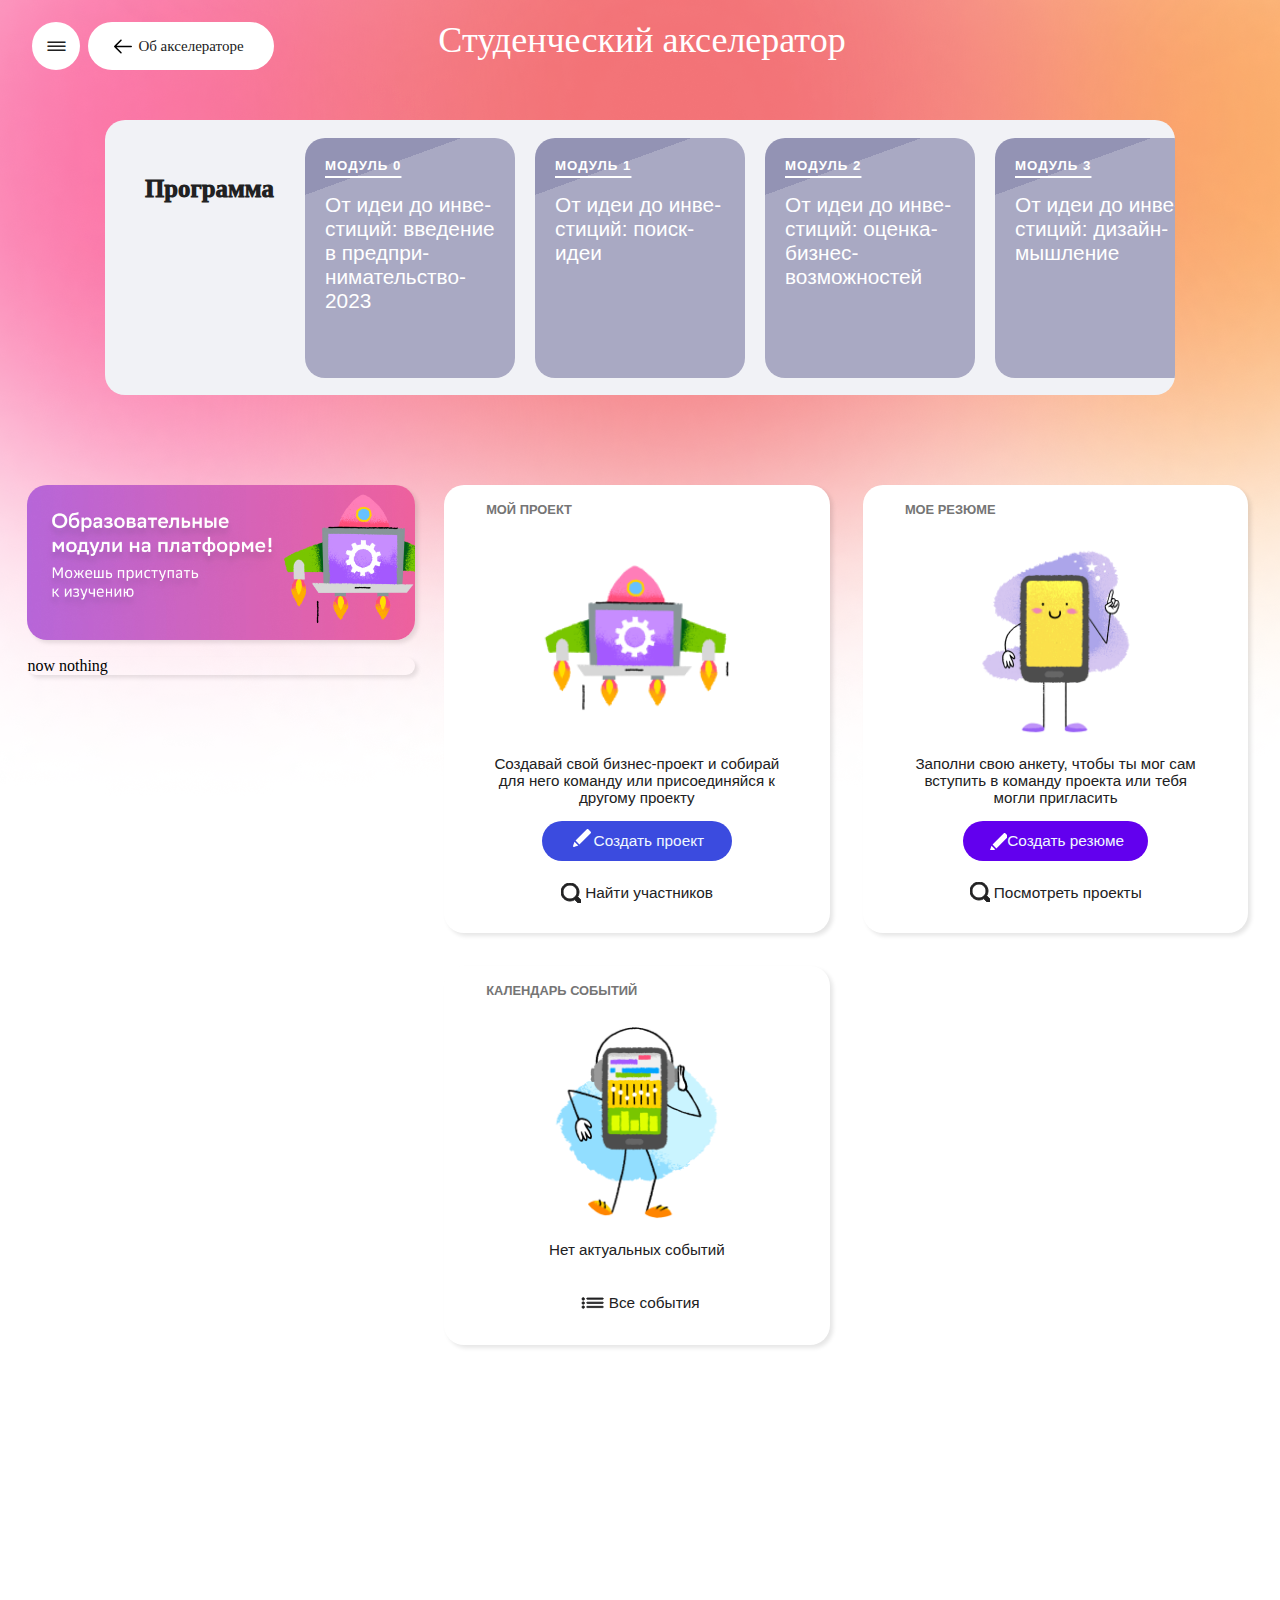
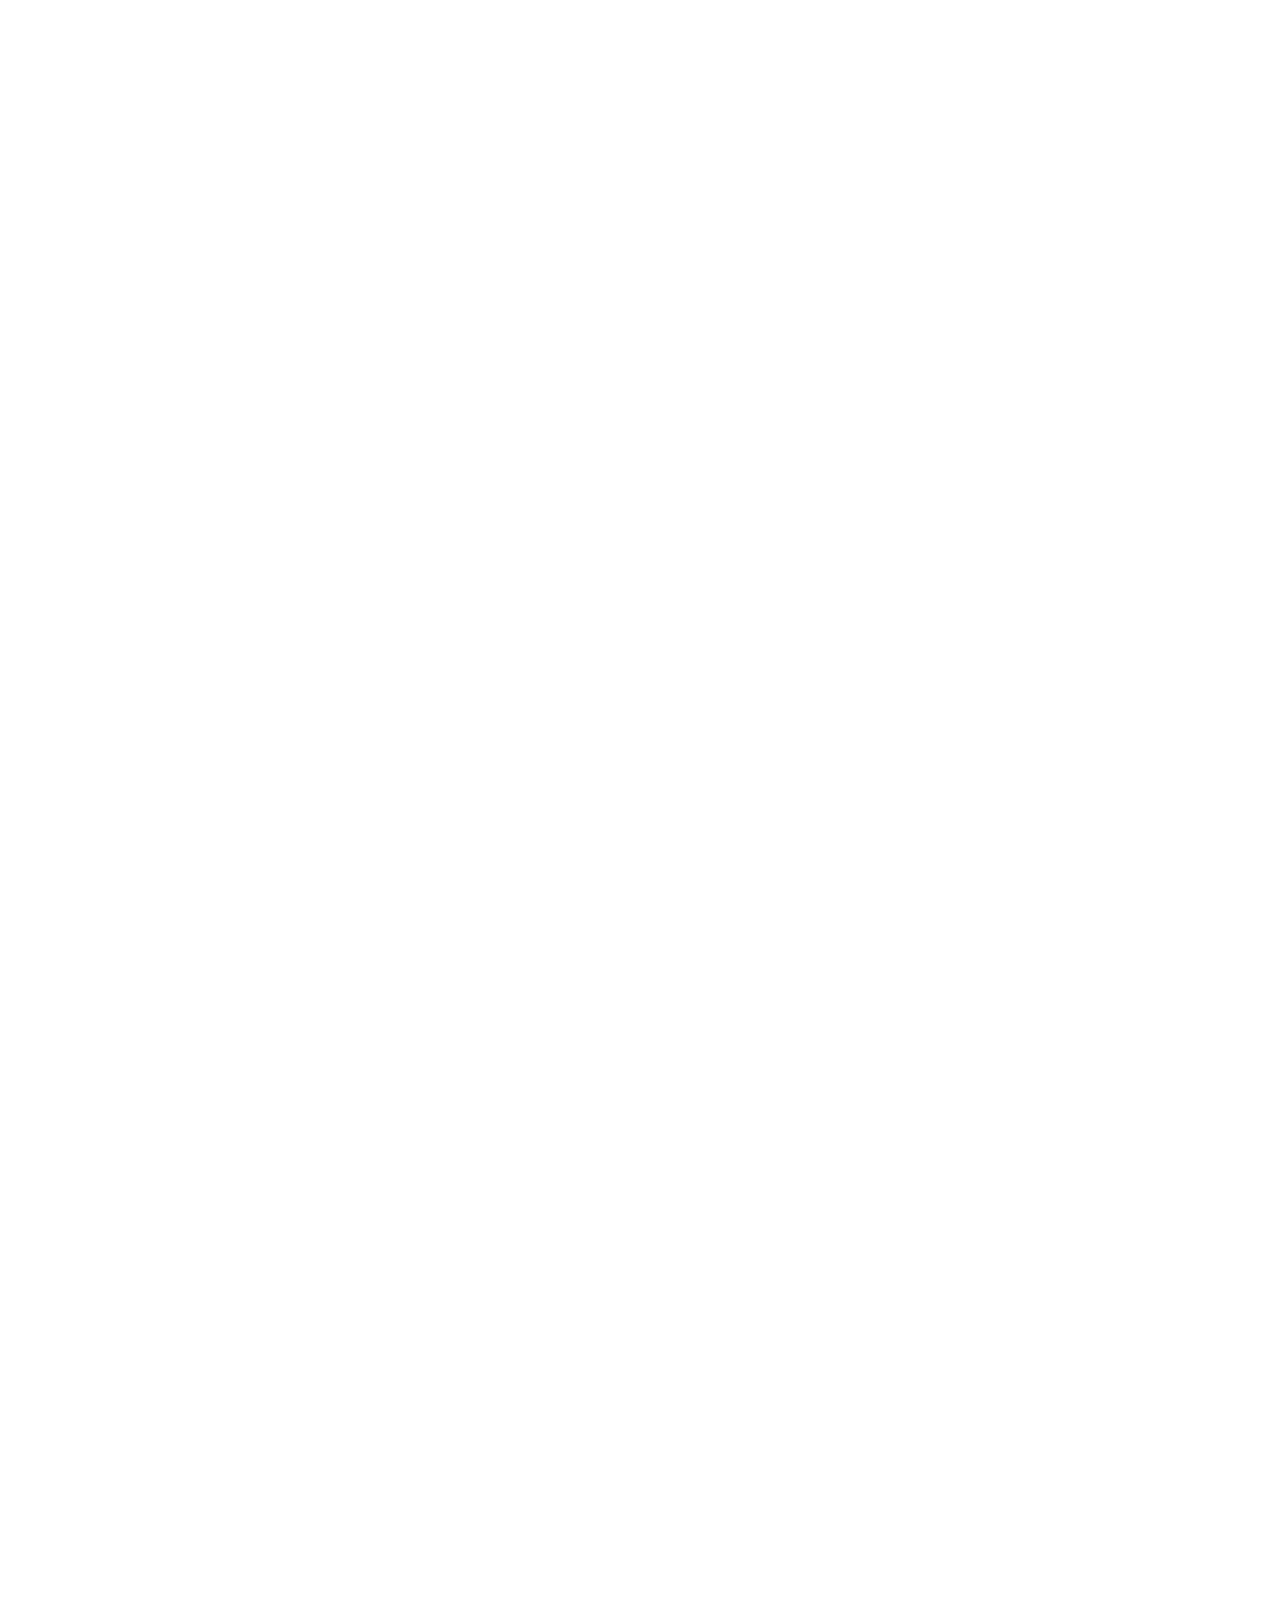
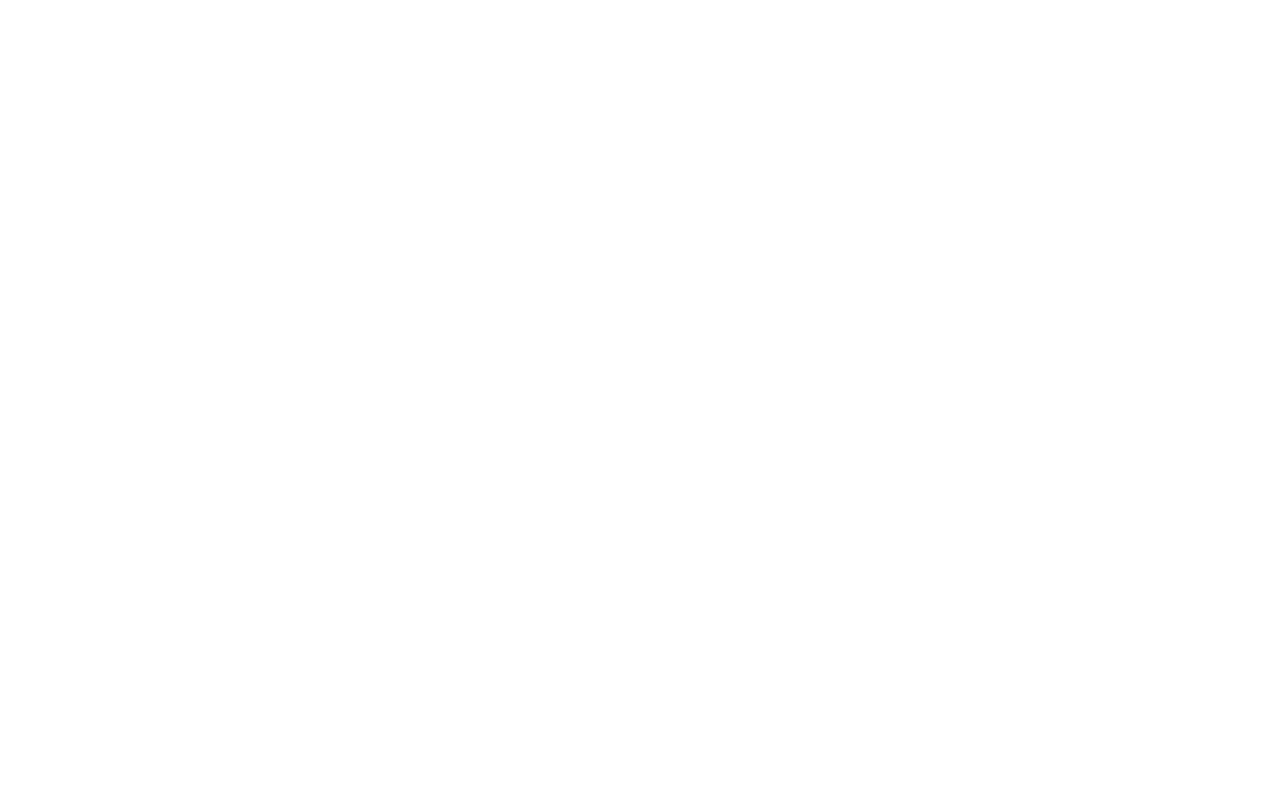
==== index.html @ 2676052b "little edits" ====
<!DOCTYPE html>
<html lang="ru">
  <head>
    <meta name="author" content="Voold">
    <meta charset="utf-8">
    <meta name="viewport" content="width=device-width">
    <link rel="stylesheet" href="main.css">
    <script src="main.js" charset="utf-8"></script>
    <title>Платформа</title>
  </head>
  <body style="height:4000px">
      <header>
        <div class="All_Header_menu">
          <div class="Top_Menu">
            <ul>
              <li><a href="#" id="But1">|||</a></li> 
              <!-- <li><a href="#" id="But2"><svg width="20" height="20" viewBox="0 0 20 20"><polyline stroke="black" fill="none" stroke="black" stroke-width="2" points="7 19.5 0 15 7 10.75"/><line fill="none" stroke="black" stroke-width="2" stroke="#000" x1="15" y1="15" x2="0" y2="15"/></svg>Об акселераторе</a></li> -->
              <li><a href="#" id="But2"><svg style="left:-5px;top: +3px;position: relative;" width="20" height="25" clip-rule="evenodd" fill-rule="evenodd" stroke-linejoin="round" stroke-miterlimit="2" viewBox="2 2 20 10" xmlns="http://www.w3.org/2000/svg"><path d="m9.474 5.209s-4.501 4.505-6.254 6.259c-.147.146-.22.338-.22.53s.073.384.22.53c1.752 1.754 6.252 6.257 6.252 6.257.145.145.336.217.527.217.191-.001.383-.074.53-.221.293-.293.294-.766.004-1.057l-4.976-4.976h14.692c.414 0 .75-.336.75-.75s-.336-.75-.75-.75h-14.692l4.978-4.979c.289-.289.287-.761-.006-1.054-.147-.147-.339-.221-.53-.221-.191-.001-.38.071-.525.215z" fill-rule="nonzero"/></svg>Об акселераторе</a></li>
            </ul>
          </div>
          <div class="Logo">
            <span>Студенческий акселератор</span>
          </div>
          <div style="width: 274px;display: inline-block"></div>
        </div>
      </header>
      <main>
       <div class="cont_padding">
					<div class="ed_menu">
						<div class="ed_row">
							<div class="txt"><div>Программа</div></div>
							<div class="ed_block">
								<h5>МОДУЛЬ 0</h5>
									<p>От идеи до инве&shy;стиций: введе&shy;ние в предпри&shy;нимательство&shy; 2023</p>
							</div>
							<div class="ed_block">
								<h5>МОДУЛЬ 1</h5>
									<p>От идеи до инве&shy;стиций: поиск&shy;идеи</p>
							</div>
							<div class="ed_block">
								<h5>МОДУЛЬ 2</h5>
									<p>От идеи до инве&shy;стиций: оценка&shy;бизнес&shy;возможностей</p>
							</div>
							<div class="ed_block">
								<h5>МОДУЛЬ 3</h5>
								<p>От идеи до инве&shy;стиций: дизайн&shy;мышление</p>
							</div>
							<div class="ed_block">
								<h5>МОДУЛЬ 4</h5>
								<p>От идеи до инве&shy;стиций: соответ&shy;ствие продукта&shy;рынку</p>
							</div>
							<div class="ed_block">
								<h5>МОДУЛЬ 5</h5>
								<p>От идеи до инве&shy;стиций: архитек&shy;тура бизнес&shy;модели</p>
							</div>
							<div class="ed_block">
								<h5>МОДУЛЬ 6</h5>
								<p>От идеи до инве&shy;стиций: страте&shy;гия выхода на&shy;рынок</p>s
							</div>
						</div>
					</div>
        </div>
        <div id="menu_low">        	
						<div id="left_block">
							<img class="blocks_lower" id="SomeIMG" src="assets/Banner1.jpg" alt="модуль 1">
							<div class="blocks_lower circle_menu"> now nothing
<!--
								<div class="cn-wrapper">
									 <ul>
											 <li><a href="#"><span class="cmi">1</span></a></li>
											 <li><a href="#"><span class="cmi">2</span></a></li>
											 <li><a href="#"><span class="cmi">3</span></a></li>
											 <li><a href="#"><span class="cmi">4</span></a></li>
											 <li><a href="#"><span class="cmi">5</span></a></li>
									 </ul>
								</div>	
-->

							</div>
						</div>
						<div id="right_block">
							<div class="blocks_lower" id="rb1"><h6>МОЙ ПРОЕКТ</h6><br><div class="bl_inside"><figure class="rbIMG"><img class="rbIMG" src="assets/rocket.png" alt="rocket"></figure><p class="bt_text"><br>Создавай свой бизнес-проект и собирай для него команду или присоединяйся к другому проекту</p></div><a class="rbBut" href=""><span style="line-height: 24px;position: relative;display: inline-block"><svg style="width: 24px;height: 24px;position:relative;top:+4px;" fill="#fff" clip-rule="evenodd" fill-rule="evenodd" stroke-linejoin="round" stroke-miterlimit="1" viewBox="0 0 24 24" xmlns="http://www.w3.org/2000/svg"><path d="m4.481 15.659c-1.334 3.916-1.48 4.232-1.48 4.587 0 .528.46.749.749.749.352 0 .668-.137 4.574-1.492zm1.06-1.061 3.846 3.846 11.321-11.311c.195-.195.293-.45.293-.707 0-.255-.098-.51-.293-.706-.692-.691-1.742-1.74-2.435-2.432-.195-.195-.451-.293-.707-.293-.254 0-.51.098-.706.293z" fill-rule="nonzero"/></svg>Cоздать проект</span></a>
							<div style="height: 3%;"></div>
							<a class="rbBut sec dis" href=""><span style="line-height: 20px;position: relative;display: inline-block;"><svg xmlns="http://www.w3.org/2000/svg" style="position:relative;top:+5px;" width="20" height="20" viewBox="0 0 20 20"><path d="M21.172 24l-7.387-7.387c-1.388.874-3.024 1.387-4.785 1.387-4.971 0-9-4.029-9-9s4.029-9 9-9 9 4.029 9 9c0 1.761-.514 3.398-1.387 4.785l7.387 7.387-2.828 2.828zm-12.172-8c3.859 0 7-3.14 7-7s-3.141-7-7-7-7 3.14-7 7 3.141 7 7 7z"/></svg> Найти участников</span></a><div style="height: 15px;"></div>
							
							</div>
							<div class="blocks_lower" id="rb2"><h6>МОЕ РЕЗЮМЕ</h6><br><div class="bl_inside"><figure class="rbIMG"><img class="rbIMG" src="assets/phone.png" alt="phone"></figure><p class="bt_text"><br>Заполни свою анкету, чтобы ты мог сам вступить в команду проекта или тебя могли пригласить</p></div><a class="rbBut c1" style="width: 185px;" href="" disabled ><span style="line-height: 20px;position: relative;display: inline-block"><svg style="width: 20px;height: 20px;position:relative;top:+4px;" fill="#fff" clip-rule="evenodd" fill-rule="evenodd" stroke-linejoin="round" stroke-miterlimit="1" viewBox="0 0 20 20" xmlns="http://www.w3.org/2000/svg"><path d="m4.481 15.659c-1.334 3.916-1.48 4.232-1.48 4.587 0 .528.46.749.749.749.352 0 .668-.137 4.574-1.492zm1.06-1.061 3.846 3.846 11.321-11.311c.195-.195.293-.45.293-.707 0-.255-.098-.51-.293-.706-.692-.691-1.742-1.74-2.435-2.432-.195-.195-.451-.293-.707-.293-.254 0-.51.098-.706.293z" fill-rule="nonzero"/></svg>Cоздать резюме</span></a>
							<div style="height: 3%;"></div>
							<a class="rbBut sec" style="width: 210px;" href=""><span style="line-height: 20px;position: relative;display: inline-block;"><svg xmlns="http://www.w3.org/2000/svg" style="position:relative;top:+4px;" width="20" height="20" viewBox="0 0 20 20"><path d="M21.172 24l-7.387-7.387c-1.388.874-3.024 1.387-4.785 1.387-4.971 0-9-4.029-9-9s4.029-9 9-9 9 4.029 9 9c0 1.761-.514 3.398-1.387 4.785l7.387 7.387-2.828 2.828zm-12.172-8c3.859 0 7-3.14 7-7s-3.141-7-7-7-7 3.14-7 7 3.141 7 7 7z"/></svg> Посмотреть проекты</span></a>
							<div style="height: 15px;"></div>
							</div>
							<div class="blocks_lower" id="rb3"><h6>КАЛЕНДАРЬ СОБЫТИЙ</h6><br><div class="bl_inside"><figure class="rbIMG"><img class="rbIMG" src="assets/dance.png" alt="dance"></figure><br><p class="bt_text">Нет актуальных событий</p></div>
							<div style="height: 3%;"></div>
							<a class="rbBut sec" style="width: 185px;" href=""><span style="line-height: 20px;position: relative;display: inline-block;"><svg style="position:relative;top:+7px;left: +2px;" width="14.5" height="24" clip-rule="evenodd" fill-rule="evenodd" stroke-linejoin="round" stroke-miterlimit="2" viewBox="0 0 24 24" xmlns="http://www.w3.org/2000/svg"><path d="m12 16.495c1.242 0 2.25 1.008 2.25 2.25s-1.008 2.25-2.25 2.25-2.25-1.008-2.25-2.25 1.008-2.25 2.25-2.25zm0-6.75c1.242 0 2.25 1.008 2.25 2.25s-1.008 2.25-2.25 2.25-2.25-1.008-2.25-2.25 1.008-2.25 2.25-2.25zm0-6.75c1.242 0 2.25 1.008 2.25 2.25s-1.008 2.25-2.25 2.25-2.25-1.008-2.25-2.25 1.008-2.25 2.25-2.25z"/></svg><svg style="position:relative;top:+7px;left: -4px;" width="20" height="24" clip-rule="evenodd" fill-rule="evenodd" stroke-linejoin="round" stroke-miterlimit="2" viewBox="0 0 24 24" xmlns="http://www.w3.org/2000/svg"><path d="m22 16.75c0-.414-.336-.75-.75-.75h-18.5c-.414 0-.75.336-.75.75s.336.75.75.75h18.5c.414 0 .75-.336.75-.75zm0-5c0-.414-.336-.75-.75-.75h-18.5c-.414 0-.75.336-.75.75s.336.75.75.75h18.5c.414 0 .75-.336.75-.75zm0-5c0-.414-.336-.75-.75-.75h-18.5c-.414 0-.75.336-.75.75s.336.75.75.75h18.5c.414 0 .75-.336.75-.75z" fill-rule="nonzero"/></svg>Все события</span></a>
							<div style="height: 15px;"></div>
							</div>
							
							
							<div class="blocks_lower" style ="visibility: hidden;">zero</div>
							
							
							
							
						</div>
       
<!--       			<div class="styles__ChamomileWrapperStyled-hgTDXX mYzyC"><svg width="384" height="384" class="styles__SVGContainerStyled-izcpAU WhVrQ"><rect width="384" height="384" fill="#ffffff"></rect><g data-testid="Widget.StudentProgress.Subject.Group" transform="translate(192,192) rotate(8)"><g data-testid="Widget.StudentProgress.Subject.Petal" id="1412" cursor="pointer" class="styles__GroupStyled-dDSIgK jSngFk"><path d="M13.787066138184594,-183.48274253264617A184,184,0,0,1,134.85648946688863,-125.17878114387821L0,0Z" fill="#9393B4" opacity="0.1"></path><path d="M6.438559886532205,-85.68644076274576A85.928,85.928,0,0,1,62.97798058103699,-58.45849079419112L0,0Z" fill="#9393B4" opacity="0.2"></path><path d="M4.595189154194983,-61.154265890755056A3,3,0,0,1,7.95744399331328,-63.90648703452006A64.39999999999999,64.39999999999999,0,0,1,45.00271831882988,-46.06642317258908A3,3,0,0,1,44.94727678536067,-41.72172467168845L0,0Z" fill="#9393B4" opacity="1"></path></g><g data-testid="Widget.StudentProgress.Subject.Petal" id="1413" cursor="pointer" class="styles__GroupStyled-dDSIgK jSngFk"><path d="M152.04867973630854,-103.62045642847495A184,184,0,0,1,181.95035793233413,27.387355628017374L0,0Z" fill="#9393B4" opacity="0.1"></path><path d="M71.00673343685608,-48.3907531520978A85.928,85.928,0,0,1,84.97081715440004,12.789895078284113L0,0Z" fill="#9393B4" opacity="0.2"></path><path d="M50.677383935865535,-34.53639757439791A3,3,0,0,1,54.92548867621562,-33.62366270469221A64.39999999999999,64.39999999999999,0,0,1,64.07491584873657,6.46259692208379A3,3,0,0,1,60.643526548183345,9.12812619324372L0,0Z" fill="#9393B4" opacity="1"></path></g><g data-testid="Widget.StudentProgress.Subject.Petal" id="1414" cursor="pointer" class="styles__GroupStyled-dDSIgK jSngFk"><path d="M175.8145362651615,54.27014683844342A184,184,0,0,1,92.03189576382468,159.33025501177266L0,0Z" fill="#9393B4" opacity="0.1"></path><path d="M82.10538843583042,25.344158573553077A85.928,85.928,0,0,1,42.978895321706126,74.40722909049782L0,0Z" fill="#9393B4" opacity="0.2"></path><path d="M58.59847498358855,18.08808252960347A3,3,0,0,1,60.5335201101423,21.97846543949321A64.39999999999999,64.39999999999999,0,0,1,34.89739485445769,54.12514972147485A3,3,0,0,1,30.673963917722674,53.104311854822534L0,0Z" fill="#9393B4" opacity="1"></path></g><g data-testid="Widget.StudentProgress.Subject.Petal" id="1446" cursor="pointer" class="styles__GroupStyled-dDSIgK jSngFk"><path d="M67.1884610233928,171.29422262676587A184,184,0,0,1,-67.18846102339278,171.29422262676587L0,0Z" fill="#9393B4" opacity="0.1"></path><path d="M31.377011297924437,79.99440196669966A85.928,85.928,0,0,1,-31.37701129792443,79.99440196669966L0,0Z" fill="#9393B4" opacity="0.2"></path><path d="M22.393719177617626,57.09186755917169A3,3,0,0,1,20.55857624235295,61.030360828749494A64.39999999999999,64.39999999999999,0,0,1,-20.558576242352952,61.03036082874949A3,3,0,0,1,-22.393719177617623,57.09186755917168L0,0Z" fill="#9393B4" opacity="1"></path></g><g data-testid="Widget.StudentProgress.Subject.Petal" id="1447" cursor="pointer" class="styles__GroupStyled-dDSIgK jSngFk"><path d="M-92.0318957638247,159.33025501177266A184,184,0,0,1,-175.81453626516148,54.270146838443466L0,0Z" fill="#9393B4" opacity="0.1"></path><path d="M-42.97889532170613,74.40722909049782A85.928,85.928,0,0,1,-82.1053884358304,25.3441585735531L0,0Z" fill="#9393B4" opacity="0.2"></path><path d="M-30.67396391772268,53.104311854822534A3,3,0,0,1,-34.89739485445769,54.12514972147484A64.39999999999999,64.39999999999999,0,0,1,-60.533520110142284,21.97846543949323A3,3,0,0,1,-58.598474983588545,18.088082529603486L0,0Z" fill="#9393B4" opacity="1"></path></g><g data-testid="Widget.StudentProgress.Subject.Petal" id="1448" cursor="pointer" class="styles__GroupStyled-dDSIgK jSngFk"><path d="M-181.95035793233413,27.387355628017367A184,184,0,0,1,-152.04867973630857,-103.6204564284749L0,0Z" fill="#9393B4" opacity="0.1"></path><path d="M-84.97081715440004,12.789895078284111A85.928,85.928,0,0,1,-71.00673343685611,-48.39075315209777L0,0Z" fill="#9393B4" opacity="0.2"></path><path d="M-60.643526548183345,9.128126193243718A3,3,0,0,1,-64.07491584873657,6.462596922083788A64.39999999999999,64.39999999999999,0,0,1,-54.925488676215636,-33.62366270469217A3,3,0,0,1,-50.67738393586555,-34.53639757439789L0,0Z" fill="#9393B4" opacity="1"></path></g><g data-testid="Widget.StudentProgress.Subject.Petal" id="1449" cursor="pointer" class="styles__GroupStyled-dDSIgK jSngFk"><path d="M-134.8564894668886,-125.17878114387821A184,184,0,0,1,-13.787066138184658,-183.48274253264617L0,0Z" fill="#9393B4" opacity="0.1"></path><path d="M-62.97798058103698,-58.45849079419112A85.928,85.928,0,0,1,-6.438559886532235,-85.68644076274575L0,0Z" fill="#9393B4" opacity="0.2"></path><path d="M-44.94727678536067,-41.72172467168845A3,3,0,0,1,-45.002718318829885,-46.066423172589076A64.39999999999999,64.39999999999999,0,0,1,-7.957443993313304,-63.90648703452006A3,3,0,0,1,-4.595189154195005,-61.154265890755056L0,0Z" fill="#9393B4" opacity="1"></path></g><circle data-testid="Widget.StudentProgress.Subject.MainCircle" r="64.39999999999999" opacity="1" fill="#ffffff"></circle></g><g transform="translate(192,192)"><text data-testid="Widget.StudentProgress.Subject.Text" font-size="16" font-family="SB Sans Interface, Arial, Helvetica, sans-serif" font-weight="600" fill="#212122" text-anchor="middle"><tspan x="0" dy="-12">Прогресс</tspan><tspan x="0" dy="1.2em">на</tspan><tspan x="0" dy="1.2em">сегодня</tspan></text></g></svg><a class="MuiButtonBase-root MuiButton-root MuiButton-text sc-fzpisO fxjEpx styles__ButtonStyled-gwQYJa hYSklC" tabindex="0" role="button" aria-disabled="false" appearance="secondary" data-qa="Widget.StudentProgress.Subject.Button" data-testid="Widget.StudentProgress.Subject.Button" href="/subject-progress"><span class="MuiButton-label"><svg viewBox="0 0 24 24" xmlns="http://www.w3.org/2000/svg" data-testid="UIKIT.Icon" data-icon-name="ic-bar-chart" class="sc-fzowVh cUpLo icon" style="width: 24px; height: 24px;"><path d="M12 5c.77 0 1.4.63 1.4 1.4v11.2c0 .77-.63 1.4-1.4 1.4-.77 0-1.4-.63-1.4-1.4V6.4c0-.77.63-1.4 1.4-1.4zM6.4 9.2h.2c.77 0 1.4.63 1.4 1.4v7c0 .77-.63 1.4-1.4 1.4h-.2c-.77 0-1.4-.63-1.4-1.4v-7c0-.77.63-1.4 1.4-1.4zM19 14.4c0-.77-.63-1.4-1.4-1.4-.77 0-1.4.63-1.4 1.4v3.2c0 .77.63 1.4 1.4 1.4.77 0 1.4-.63 1.4-1.4v-3.2z"></path></svg><span>Прогресс на&nbsp;графиках</span></span></a></div>-->
       			
        </div>
      </main>
  </body>
</html>
---- main.css ----
@import url('https://fonts.googleapis.com/css2?family=Raleway:wght@500&display=swap');
@import url('https://fonts.googleapis.com/css2?family=Red+Rose:wght@500&display=swap');
@import url(https://db.onlinewebfonts.com/c/37086b994764dba84b2ee0f1083bfeed?family=SB+Sans+Interface);
@import url(https://db.onlinewebfonts.com/c/2d130488c7306881cf236b40ea2a1020?family=SB+Sans+Display+Semibold);
@import url(https://db.onlinewebfonts.com/c/b11e59642c941f222ac9b750f9024e46?family=SB+Sans+Display+Thin);


*{
  margin: 0;
  padding: 0;
	box-sizing: border-box;
}

body{
  background: url(assets/studentMain.png) no-repeat;
	height: 837px;
  max-width:100%;
  background-size: 100%;

}

.All_Header_menu{
	display: flex;
	justify-content: space-between;
	flex-wrap: wrap;
}

.Top_Menu li{
  display: inline-block;
}

.Logo, .Top_Menu{
  display: inline-block;
}

.Logo{
/*  min-width: 62.07407vw;*/
  font-family: "SB Sans Display Semibold";
  line-height: 80px;
  text-align: center;
  color: white;
  font-size: 36px;
}

#But1, #But2{
  display: block;
  text-align: center;
  color: rgb(33, 33, 34);
  background: #fff;
  border-radius: 32px;
  cursor: pointer;

}

#But1{
  user-select: none;
/*  margin: 1.6296vh 0% 0% 2.370370vw ;*/
  margin: 22px 0px 0px 32px;
  text-align: center;
  font-family: 'Red Rose', serif;
  line-height: 46px;
  width: 48px;
  height: 48px;
  font-size: 21px;
  transform: rotate(90deg);
}

#But2{
  user-select: none;
  margin: 4px;
  font-family: "SB Sans Interface";
  display: block;
  font-size: 15px;
  line-height: 48px;
  height: 48px;
  width: 186px;
  border-radius: 30px;
  text-decoration: none;
}

.ed_menu, .ed_row{
  border-radius: 20px;
  max-width: 1070px;
  max-height: 275px;

}

.cont_padding{
/*	border: 1px solid green;*/
	padding: 0 5%;
}

.ed_menu{
  color: rgb(33, 33, 34);
  background: #f1f2f6;
  margin: 0 auto;
  margin-top: 40px;
  overflow: hidden;
/*	border: 2px solid red;*/
	
}

.ed_row{
		
}

.txt{
  font-family: "SB Sans Display Thin";
  display: inline-block;
  font-size: 1.55em;
  height: 240px;
  min-width: 190px;
  font-weight: 1000;
}

.txt div {
  margin: 37px 0px 0px 40px;
  height: 50px;
}

.ed_block{
  border-radius: 20px;
  margin: 20px 10px 20px 10px;
  height: 240px;
  width: 210px;
  background: rgb(169,169,195);
  color: #fff;
  display: inline-block;
  font-family: "SB Sans Interface", Arial, Helvetica, sans-serif;
  text-align: start;
  background: -webkit-linear-gradient(-250deg, rgb(169,169,195) 0, rgb(169,169,195) 82%, rgb(147,147,180) 82%, rgb(147,147,180) 100%);
  background: -moz-linear-gradient(340deg, rgb(169,169,195) 0, rgb(169,169,195) 82%, rgb(147,147,180) 82%, rgb(147,147,180) 100%);
  background: linear-gradient(340deg, rgb(169,169,195) 0, rgb(169,169,195) 82%, rgb(147,147,180) 82%, rgb(147,147,180) 100%);
  background-position: 50% 50%;

}

.ed_block h5{
  text-decoration: solid underline #fff 2px;
  text-underline-offset: 6px;
  letter-spacing: 1px;
  margin: 20px;
  width: 210px;
}

.ed_block p{
  font-size: 1.3em;
  margin: 20px;
  hyphens: manual;
  width: 170px;
}

.ed_row{
  display: flex;
  justify-content: start;
  align-items: center;
}

#But1:hover{
  background: rgb(5,125,255);
  color: #fff;
  transition: 0.1s linear;
}

#But2:hover{
  stroke: #fff;
  fill: #fff;
  background: rgb(5,125,255);
  color: #fff;
  transition: 0.1s linear;
}

.ed_block: hover{

}

#But1:active{

}

#menu_low{
		display: flex;
		flex-wrap: wrap;
		justify-content: space-around;
		margin: 90px auto 0 auto;
/*		margin-top: 90px;*/
		width: 100%;
		max-width: 1250px;
/*		border: 1px solid red;*/
}

#left_block, #right_block{
		display: flex;
		flex-wrap: wrap;
/*		border: 1px solid green;*/
		
}

#left_block{
		align-self: start;
		flex: 0 0 33%;
		max-width: 33%; 
		order: 1;
}

#right_block{
		flex: 0 0 67%;
		max-width: 67%;
		order: 2;
}


.blocks_lower{
		margin: 0 auto 4% auto;
/*		border: 1px solid red;*/
		border-radius: 20px;
		box-shadow: 3px 3px 4px rgba(0, 0, 0, 0.1);
}

#right_block .blocks_lower{
		width: 46%;
}
#left_block .blocks_lower{
		width: 94%;
}
@media (max-width: 1200px) {
		#right_block{
		flex: 0 0 50%;
		max-width: 50%;
		}
		#left_block{
		flex: 0 0 50%;
		max-width: 50%; 
		}
		#right_block .blocks_lower{
		width: 80%;
		}
		#left_block .blocks_lower{
		width: 90%;
		}
}	

#rb1, #rb2, #rb3{
	display: block;
	padding: 2% 5%;
	background: #fff;
	color: rgb(117,117,117);
	font-family: "SB Sans Interface", Arial, Helvetica, sans-serif;
	font-size: 1.2em;
}

.rbIMG{
	margin: 0 auto;
	width: 100%;
	height: 100%;
	max-width: 196px;
	max-height: 193px;
}

.bl_inside{
	padding: 2%;
	margin-bottom: 3%;
/*	border: 1px solid red;*/
}

.bt_text{
	display: block;
	width: 100%;
	font-size: 0.79em;
	font-family: "SB Sans Interface", Arial, Helvetica, sans-serif;
	color: rgb(33, 33, 34);
	text-align: center;
}

.rbBut{
/*	margin-top: 6%;*/
	user-select: none;
	font-size: 0.8em;
	line-height: 40px;
	display: block;
	background: rgb(59,75,223);
	color:aliceblue;
	width: 190px;
	height: 40px;
	border-radius: 20px;
	text-align: center;
	cursor: pointer;
	text-decoration: none;
	margin: 0 auto;
}

.c1{
	background-color: rgb(98,0,238);
}

.sec{
	color: rgb(33,33,34);
	background: #fff;
	stroke: rgb(33,33,34);
	fill: rgb(33,33,34);
}

.sec:hover{
	fill: #fff;
	stroke:#fff;
	color: #fff;
}

.rbBut:hover{
	background: rgb(5,125,255);
	transition: 0.1s linear;
}
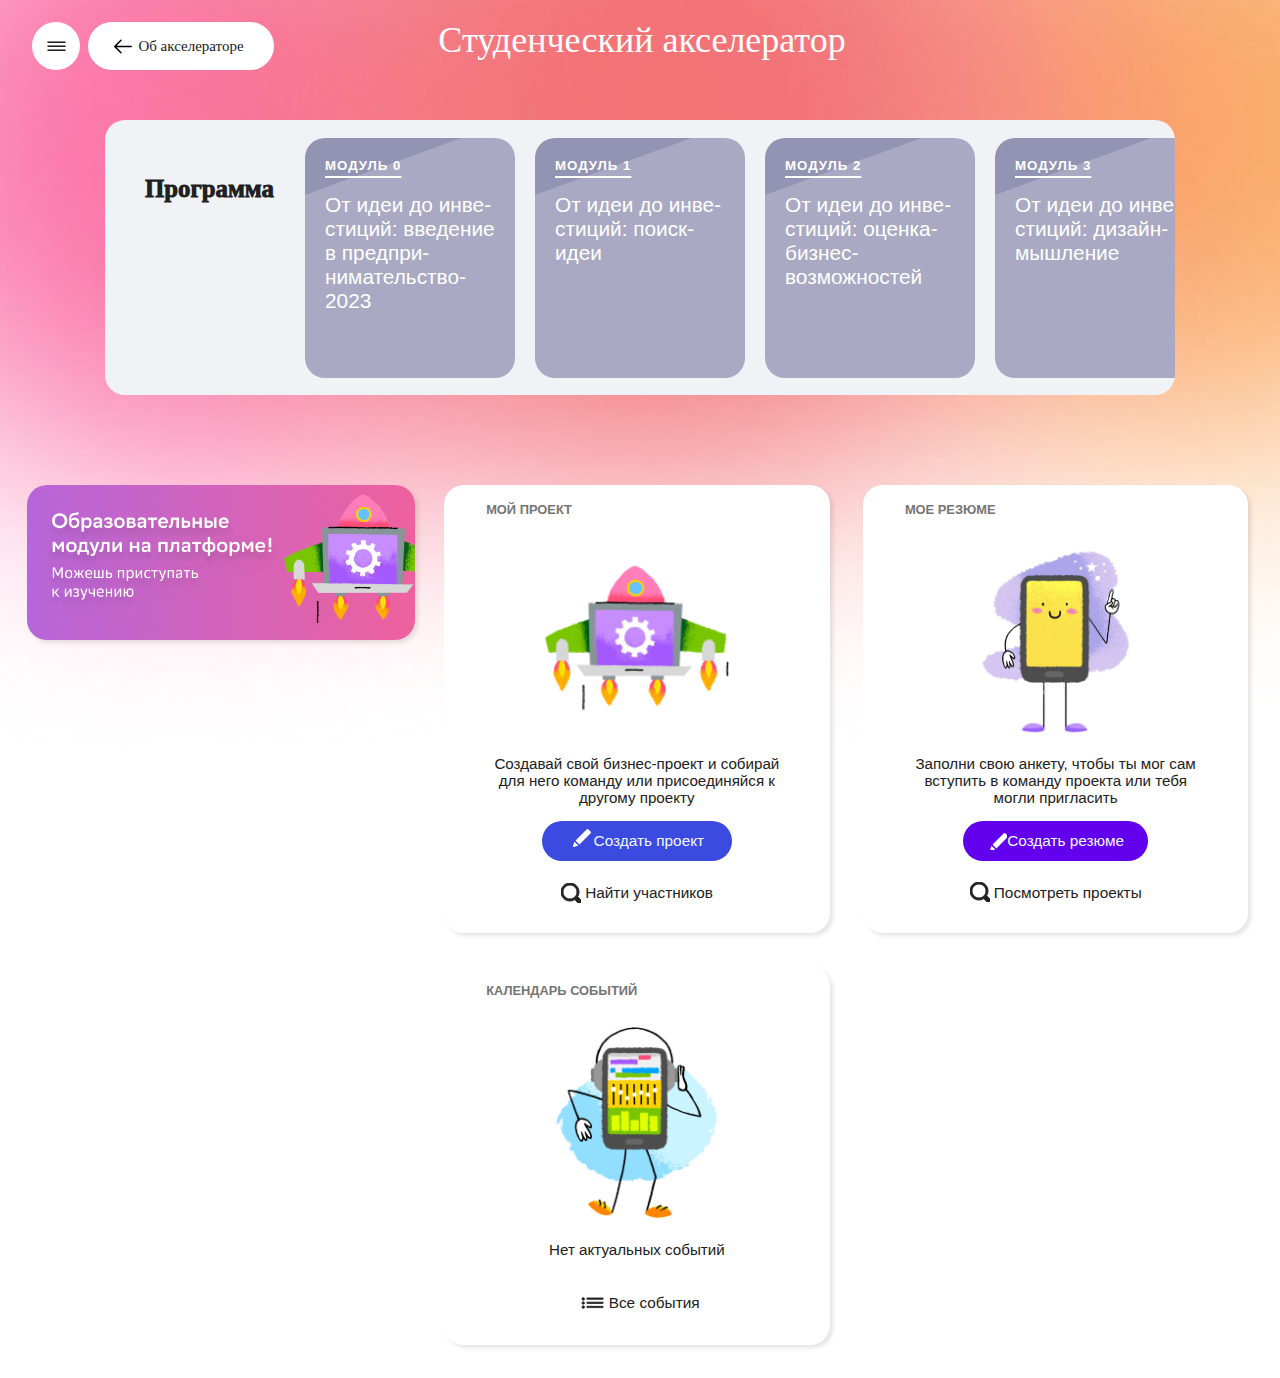
==== commit b0c593cc: "phone adaptation" ====
--- a/index.html
+++ b/index.html
@@ -8,14 +8,14 @@
     <script src="main.js" charset="utf-8"></script>
     <title>Платформа</title>
   </head>
-  <body style="height:4000px">
+  <body>
       <header>
         <div class="All_Header_menu">
           <div class="Top_Menu">
             <ul>
               <li><a href="#" id="But1">|||</a></li> 
               <!-- <li><a href="#" id="But2"><svg width="20" height="20" viewBox="0 0 20 20"><polyline stroke="black" fill="none" stroke="black" stroke-width="2" points="7 19.5 0 15 7 10.75"/><line fill="none" stroke="black" stroke-width="2" stroke="#000" x1="15" y1="15" x2="0" y2="15"/></svg>Об акселераторе</a></li> -->
-              <li><a href="#" id="But2"><svg style="left:-5px;top: +3px;position: relative;" width="20" height="25" clip-rule="evenodd" fill-rule="evenodd" stroke-linejoin="round" stroke-miterlimit="2" viewBox="2 2 20 10" xmlns="http://www.w3.org/2000/svg"><path d="m9.474 5.209s-4.501 4.505-6.254 6.259c-.147.146-.22.338-.22.53s.073.384.22.53c1.752 1.754 6.252 6.257 6.252 6.257.145.145.336.217.527.217.191-.001.383-.074.53-.221.293-.293.294-.766.004-1.057l-4.976-4.976h14.692c.414 0 .75-.336.75-.75s-.336-.75-.75-.75h-14.692l4.978-4.979c.289-.289.287-.761-.006-1.054-.147-.147-.339-.221-.53-.221-.191-.001-.38.071-.525.215z" fill-rule="nonzero"/></svg>Об акселераторе</a></li>
+							<li><a href="#" id="But2"><div class="ph_size"><svg class="ph_size" style="left:-5px;top: +3px;position: relative;"  clip-rule="evenodd" fill-rule="evenodd" stroke-linejoin="round" stroke-miterlimit="2" viewBox="2 2 20 10" xmlns="http://www.w3.org/2000/svg"><path d="m9.474 5.209s-4.501 4.505-6.254 6.259c-.147.146-.22.338-.22.53s.073.384.22.53c1.752 1.754 6.252 6.257 6.252 6.257.145.145.336.217.527.217.191-.001.383-.074.53-.221.293-.293.294-.766.004-1.057l-4.976-4.976h14.692c.414 0 .75-.336.75-.75s-.336-.75-.75-.75h-14.692l4.978-4.979c.289-.289.287-.761-.006-1.054-.147-.147-.339-.221-.53-.221-.191-.001-.38.071-.525.215z" fill-rule="nonzero"/></svg></div>Об акселераторе</a></li>
             </ul>
           </div>
           <div class="Logo">
@@ -26,9 +26,10 @@
       </header>
       <main>
        <div class="cont_padding">
+       		<div class="txt phone_menu" style="display: block;height: 20px;text-align: center;">Программа</div>
 					<div class="ed_menu">
 						<div class="ed_row">
-							<div class="txt"><div>Программа</div></div>
+							<div class="txt np_menu"><div>Программа</div></div>
 							<div class="ed_block">
 								<h5>МОДУЛЬ 0</h5>
 									<p>От идеи до инве&shy;стиций: введе&shy;ние в предпри&shy;нимательство&shy; 2023</p>
@@ -63,7 +64,8 @@
         <div id="menu_low">        	
 						<div id="left_block">
 							<img class="blocks_lower" id="SomeIMG" src="assets/Banner1.jpg" alt="модуль 1">
-							<div class="blocks_lower circle_menu"> now nothing
+							<div class="blocks_lower circle_menu"> 
+<!--							now nothing-->
 <!--
 								<div class="cn-wrapper">
 									 <ul>
--- a/main.css
+++ b/main.css
@@ -11,12 +11,9 @@
 	box-sizing: border-box;
 }
 
-body{
-  background: url(assets/studentMain.png) no-repeat;
-	height: 837px;
-  max-width:100%;
-  background-size: 100%;
-
+body {
+  background: url(assets/studentMain.png) center center / 100% 100% no-repeat;
+	max-height: 837px;
 }
 
 .All_Header_menu{
@@ -34,7 +31,6 @@
 }
 
 .Logo{
-/*  min-width: 62.07407vw;*/
   font-family: "SB Sans Display Semibold";
   line-height: 80px;
   text-align: center;
@@ -49,44 +45,46 @@
   background: #fff;
   border-radius: 32px;
   cursor: pointer;
-
 }
 
 #But1{
-  user-select: none;
-/*  margin: 1.6296vh 0% 0% 2.370370vw ;*/
-  margin: 22px 0px 0px 32px;
-  text-align: center;
-  font-family: 'Red Rose', serif;
-  line-height: 46px;
-  width: 48px;
-  height: 48px;
-  font-size: 21px;
-  transform: rotate(90deg);
+	user-select: none;
+	margin: 22px 0px 0px 32px;
+	text-align: center;
+	font-family: 'Red Rose', serif;
+	line-height: 46px;
+	width: 48px;
+	height: 48px;
+	font-size: 21px;
+	transform: rotate(90deg);
 }
 
 #But2{
-  user-select: none;
-  margin: 4px;
-  font-family: "SB Sans Interface";
-  display: block;
-  font-size: 15px;
-  line-height: 48px;
-  height: 48px;
-  width: 186px;
-  border-radius: 30px;
-  text-decoration: none;
+	user-select: none;
+	margin: 4px;
+	font-family: "SB Sans Interface";
+	display: block;
+	font-size: 15px;
+	line-height: 48px;
+	height: 48px;
+	width: 186px;
+	border-radius: 30px;
+	text-decoration: none;
 }
 
 .ed_menu, .ed_row{
   border-radius: 20px;
   max-width: 1070px;
   max-height: 275px;
-
+}
+
+.ph_size{
+	display: inline-block;
+	width: 20px;
+	height: 25px;
 }
 
 .cont_padding{
-/*	border: 1px solid green;*/
 	padding: 0 5%;
 }
 
@@ -94,10 +92,8 @@
   color: rgb(33, 33, 34);
   background: #f1f2f6;
   margin: 0 auto;
-  margin-top: 40px;
+  margin-top: 20px;
   overflow: hidden;
-/*	border: 2px solid red;*/
-	
 }
 
 .ed_row{
@@ -132,7 +128,6 @@
   background: -moz-linear-gradient(340deg, rgb(169,169,195) 0, rgb(169,169,195) 82%, rgb(147,147,180) 82%, rgb(147,147,180) 100%);
   background: linear-gradient(340deg, rgb(169,169,195) 0, rgb(169,169,195) 82%, rgb(147,147,180) 82%, rgb(147,147,180) 100%);
   background-position: 50% 50%;
-
 }
 
 .ed_block h5{
@@ -170,30 +165,18 @@
   transition: 0.1s linear;
 }
 
-.ed_block: hover{
-
-}
-
-#But1:active{
-
-}
-
 #menu_low{
 		display: flex;
 		flex-wrap: wrap;
 		justify-content: space-around;
 		margin: 90px auto 0 auto;
-/*		margin-top: 90px;*/
 		width: 100%;
 		max-width: 1250px;
-/*		border: 1px solid red;*/
 }
 
 #left_block, #right_block{
 		display: flex;
 		flex-wrap: wrap;
-/*		border: 1px solid green;*/
-		
 }
 
 #left_block{
@@ -209,10 +192,8 @@
 		order: 2;
 }
 
-
 .blocks_lower{
 		margin: 0 auto 4% auto;
-/*		border: 1px solid red;*/
 		border-radius: 20px;
 		box-shadow: 3px 3px 4px rgba(0, 0, 0, 0.1);
 }
@@ -220,25 +201,10 @@
 #right_block .blocks_lower{
 		width: 46%;
 }
+
 #left_block .blocks_lower{
 		width: 94%;
 }
-@media (max-width: 1200px) {
-		#right_block{
-		flex: 0 0 50%;
-		max-width: 50%;
-		}
-		#left_block{
-		flex: 0 0 50%;
-		max-width: 50%; 
-		}
-		#right_block .blocks_lower{
-		width: 80%;
-		}
-		#left_block .blocks_lower{
-		width: 90%;
-		}
-}	
 
 #rb1, #rb2, #rb3{
 	display: block;
@@ -309,4 +275,99 @@
 .rbBut:hover{
 	background: rgb(5,125,255);
 	transition: 0.1s linear;
-}+}
+
+.phone_menu{
+	visibility: hidden;
+	color: azure;
+	font-size: 2em;
+}
+
+@media screen and (min-width: 768px) and (max-width: 1023px){
+		#right_block{
+			flex: 0 0 50%;
+			max-width: 50%;
+		}
+		#left_block{
+			flex: 0 0 50%;
+			max-width: 50%; 
+		}
+		#right_block .blocks_lower{
+			width: 80%;
+		}
+		#left_block .blocks_lower{
+			width: 90%;
+		}
+		.Logo{
+			display: block;
+			font-size: 34px;
+			width: 100%;
+		}
+		#But1{
+			margin: 15px 0px 0px 22px;
+			line-height: 31px;
+			width: 32px;
+			height: 32px;
+			font-size: 14px;
+		}
+
+		#But2{
+			margin: 15px 0px 0px 3px;
+			font-size: 12px;
+			line-height: 32px;
+			height: 32px;
+			width: 134px;
+		}
+		.ph_size{
+			width: 15px;
+			height: 20px;
+		}
+}
+
+
+@media screen and (max-width: 767px) {
+		#right_block{
+			flex: 0 0 100%;
+			max-width: 100%;
+		}
+		#left_block{
+			flex: 0 0 100%;
+			max-width: 100%; 
+		}
+		#right_block .blocks_lower{
+			width: 90%;
+		}
+		#left_block .blocks_lower{
+			width: 90%;
+		}
+		.Logo{
+			display: block;
+			font-size: 26px;
+			width: 100%;
+		}
+		#But1{
+			margin: 15px 0px 0px 22px;
+			line-height: 31px;
+			width: 32px;
+			height: 32px;
+			font-size: 14px;
+		}
+
+		#But2{
+			margin: 15px 0px 0px 3px;
+			font-size: 12px;
+			line-height: 32px;
+			height: 32px;
+			width: 134px;
+		}
+		.ph_size{
+			width: 15px;
+			height: 20px;
+		}
+		.phone_menu{
+			visibility: visible;
+		}
+		.np_menu{
+			display: none;
+		}
+}
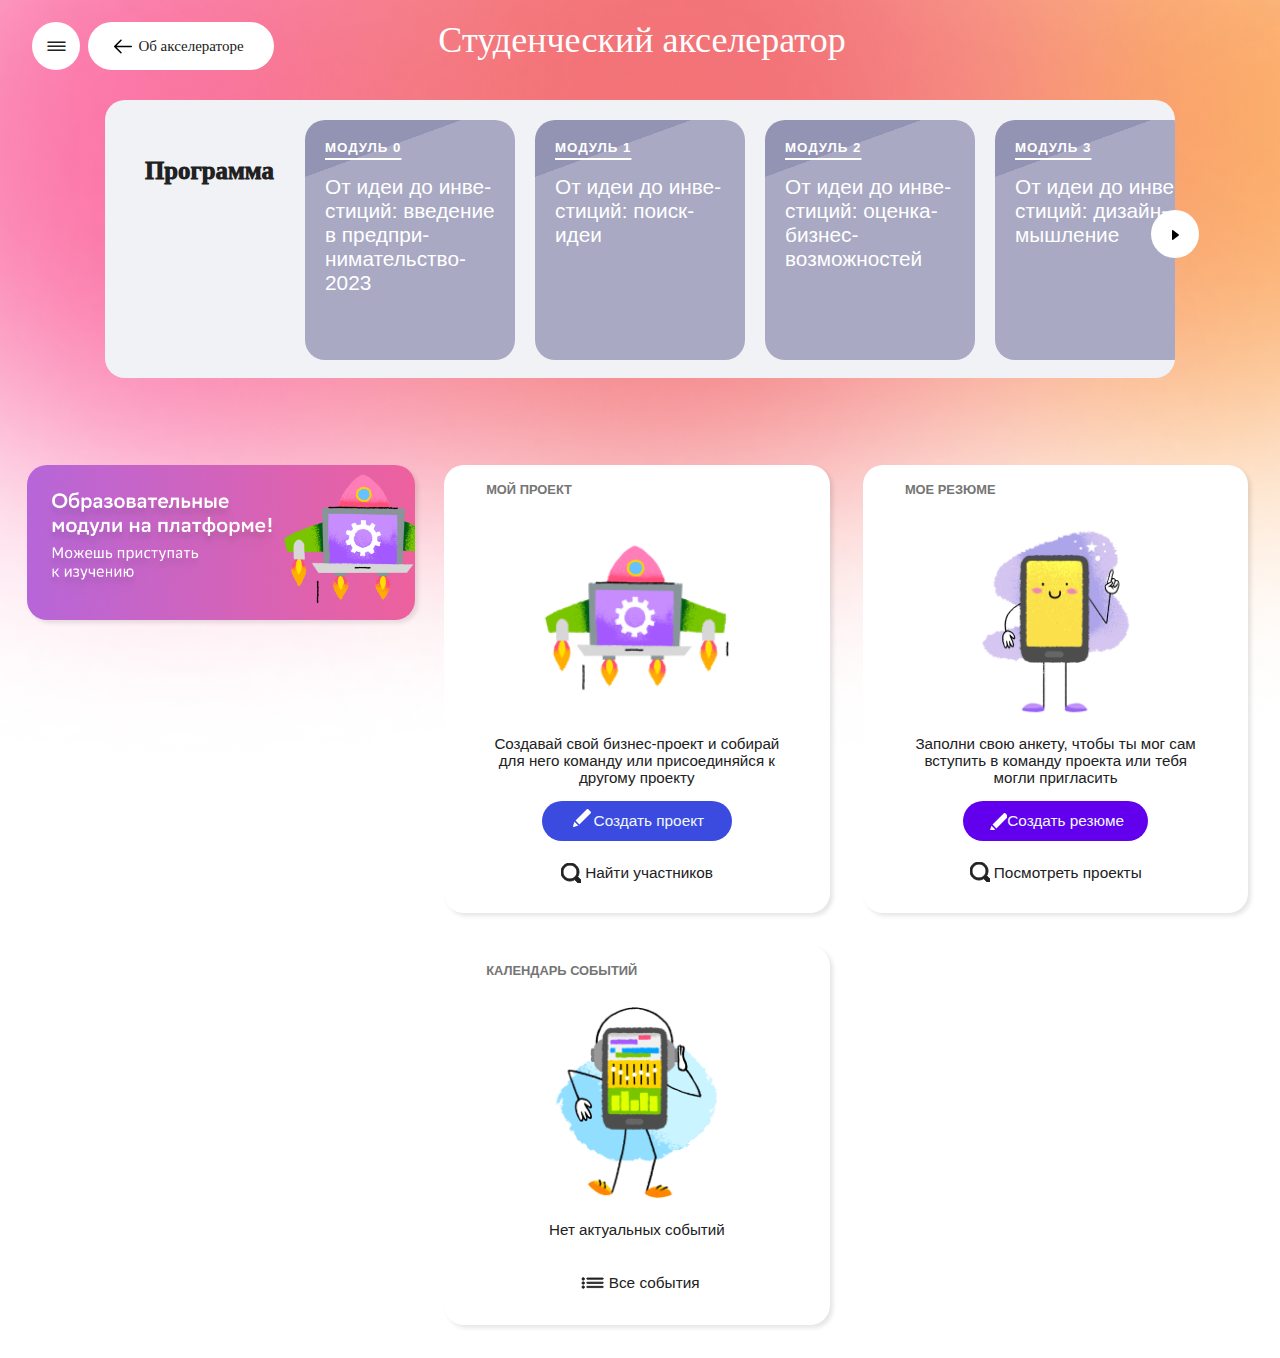
==== commit ddb676ff: "First time JS" ====
--- a/index.html
+++ b/index.html
@@ -4,7 +4,7 @@
     <meta name="author" content="Voold">
     <meta charset="utf-8">
     <meta name="viewport" content="width=device-width">
-    <link rel="stylesheet" href="main.css">
+    <link rel="stylesheet" href="styles/main.css">
     <script src="main.js" charset="utf-8"></script>
     <title>Платформа</title>
   </head>
@@ -13,8 +13,7 @@
         <div class="All_Header_menu">
           <div class="Top_Menu">
             <ul>
-              <li><a href="#" id="But1">|||</a></li> 
-              <!-- <li><a href="#" id="But2"><svg width="20" height="20" viewBox="0 0 20 20"><polyline stroke="black" fill="none" stroke="black" stroke-width="2" points="7 19.5 0 15 7 10.75"/><line fill="none" stroke="black" stroke-width="2" stroke="#000" x1="15" y1="15" x2="0" y2="15"/></svg>Об акселераторе</a></li> -->
+              <li><a onclick="but1(this)" href="#" id="But1">|||</a></li> 
 							<li><a href="#" id="But2"><div class="ph_size"><svg class="ph_size" style="left:-5px;top: +3px;position: relative;"  clip-rule="evenodd" fill-rule="evenodd" stroke-linejoin="round" stroke-miterlimit="2" viewBox="2 2 20 10" xmlns="http://www.w3.org/2000/svg"><path d="m9.474 5.209s-4.501 4.505-6.254 6.259c-.147.146-.22.338-.22.53s.073.384.22.53c1.752 1.754 6.252 6.257 6.252 6.257.145.145.336.217.527.217.191-.001.383-.074.53-.221.293-.293.294-.766.004-1.057l-4.976-4.976h14.692c.414 0 .75-.336.75-.75s-.336-.75-.75-.75h-14.692l4.978-4.979c.289-.289.287-.761-.006-1.054-.147-.147-.339-.221-.53-.221-.191-.001-.38.071-.525.215z" fill-rule="nonzero"/></svg></div>Об акселераторе</a></li>
             </ul>
           </div>
@@ -27,12 +26,15 @@
       <main>
        <div class="cont_padding">
        		<div class="txt phone_menu" style="display: block;height: 20px;text-align: center;">Программа</div>
+					<div id="navigation">
+					<div id="ButR" onclick="ButRcl(this)"><div class="arrow" style="margin: 7px auto;height: 24px; width: 24px;"><svg clip-rule="evenodd" fill-rule="evenodd" stroke-linejoin="round" stroke-miterlimit="2" viewBox="0 0 24 24" xmlns="http://www.w3.org/2000/svg"><path d="m10.211 7.155c-.141-.108-.3-.157-.456-.157-.389 0-.755.306-.755.749v8.501c0 .445.367.75.755.75.157 0 .316-.05.457-.159 1.554-1.203 4.199-3.252 5.498-4.258.184-.142.29-.36.29-.592 0-.23-.107-.449-.291-.591-1.299-1.002-3.945-3.044-5.498-4.243z"/></svg>	</div></div>
+					<div style="visibility: hidden;" id="ButL" onclick="ButLcl(this)"><div class="arrow" style="margin: 7px auto;height: 24px; width: 24px;"><svg clip-rule="evenodd" fill-rule="evenodd" stroke-linejoin="round" stroke-miterlimit="2" viewBox="0 0 24 24" xmlns="http://www.w3.org/2000/svg"><path d="m13.789 7.155c.141-.108.3-.157.456-.157.389 0 .755.306.755.749v8.501c0 .445-.367.75-.755.75-.157 0-.316-.05-.457-.159-1.554-1.203-4.199-3.252-5.498-4.258-.184-.142-.29-.36-.29-.592 0-.23.107-.449.291-.591 1.299-1.002 3.945-3.044 5.498-4.243z"/></svg></div></div>
 					<div class="ed_menu">
-						<div class="ed_row">
+						<div id="ed_row">
 							<div class="txt np_menu"><div>Программа</div></div>
 							<div class="ed_block">
 								<h5>МОДУЛЬ 0</h5>
-									<p>От идеи до инве&shy;стиций: введе&shy;ние в предпри&shy;нимательство&shy; 2023</p>
+									<p onclick="testes()">От идеи до инве&shy;стиций: введе&shy;ние в предпри&shy;нимательство&shy; 2023</p>
 							</div>
 							<div class="ed_block">
 								<h5>МОДУЛЬ 1</h5>
@@ -56,58 +58,38 @@
 							</div>
 							<div class="ed_block">
 								<h5>МОДУЛЬ 6</h5>
-								<p>От идеи до инве&shy;стиций: страте&shy;гия выхода на&shy;рынок</p>s
+								<p>От идеи до инве&shy;стиций: страте&shy;гия выхода на&shy;рынок</p>
 							</div>
 						</div>
+					</div>
 					</div>
         </div>
         <div id="menu_low">        	
 						<div id="left_block">
-							<img class="blocks_lower" id="SomeIMG" src="assets/Banner1.jpg" alt="модуль 1">
+							<img class="blocks_lower" style="cursor: pointer;" src="assets/Banner1.jpg" alt="модуль 1">
 							<div class="blocks_lower circle_menu"> 
-<!--							now nothing-->
-<!--
-								<div class="cn-wrapper">
-									 <ul>
-											 <li><a href="#"><span class="cmi">1</span></a></li>
-											 <li><a href="#"><span class="cmi">2</span></a></li>
-											 <li><a href="#"><span class="cmi">3</span></a></li>
-											 <li><a href="#"><span class="cmi">4</span></a></li>
-											 <li><a href="#"><span class="cmi">5</span></a></li>
-									 </ul>
-								</div>	
--->
-
 							</div>
 						</div>
 						<div id="right_block">
-							<div class="blocks_lower" id="rb1"><h6>МОЙ ПРОЕКТ</h6><br><div class="bl_inside"><figure class="rbIMG"><img class="rbIMG" src="assets/rocket.png" alt="rocket"></figure><p class="bt_text"><br>Создавай свой бизнес-проект и собирай для него команду или присоединяйся к другому проекту</p></div><a class="rbBut" href=""><span style="line-height: 24px;position: relative;display: inline-block"><svg style="width: 24px;height: 24px;position:relative;top:+4px;" fill="#fff" clip-rule="evenodd" fill-rule="evenodd" stroke-linejoin="round" stroke-miterlimit="1" viewBox="0 0 24 24" xmlns="http://www.w3.org/2000/svg"><path d="m4.481 15.659c-1.334 3.916-1.48 4.232-1.48 4.587 0 .528.46.749.749.749.352 0 .668-.137 4.574-1.492zm1.06-1.061 3.846 3.846 11.321-11.311c.195-.195.293-.45.293-.707 0-.255-.098-.51-.293-.706-.692-.691-1.742-1.74-2.435-2.432-.195-.195-.451-.293-.707-.293-.254 0-.51.098-.706.293z" fill-rule="nonzero"/></svg>Cоздать проект</span></a>
+							<div class="blocks_lower" id="rb1"><h6>МОЙ ПРОЕКТ</h6><br><div class="bl_inside"><figure class="rbIMG"><img class="rbIMG" src="assets/rocket.png" alt="rocket"></figure><p class="bt_text"><br>Создавай свой бизнес-проект и собирай для него команду или присоединяйся к другому проекту</p></div><a class="rbBut" href="pages/MyProject.html"><span style="line-height: 24px;position: relative;display: inline-block"><svg style="width: 24px;height: 24px;position:relative;top:+4px;" fill="#fff" clip-rule="evenodd" fill-rule="evenodd" stroke-linejoin="round" stroke-miterlimit="1" viewBox="0 0 24 24" xmlns="http://www.w3.org/2000/svg"><path d="m4.481 15.659c-1.334 3.916-1.48 4.232-1.48 4.587 0 .528.46.749.749.749.352 0 .668-.137 4.574-1.492zm1.06-1.061 3.846 3.846 11.321-11.311c.195-.195.293-.45.293-.707 0-.255-.098-.51-.293-.706-.692-.691-1.742-1.74-2.435-2.432-.195-.195-.451-.293-.707-.293-.254 0-.51.098-.706.293z" fill-rule="nonzero"/></svg>Cоздать проект</span></a>
 							<div style="height: 3%;"></div>
-							<a class="rbBut sec dis" href=""><span style="line-height: 20px;position: relative;display: inline-block;"><svg xmlns="http://www.w3.org/2000/svg" style="position:relative;top:+5px;" width="20" height="20" viewBox="0 0 20 20"><path d="M21.172 24l-7.387-7.387c-1.388.874-3.024 1.387-4.785 1.387-4.971 0-9-4.029-9-9s4.029-9 9-9 9 4.029 9 9c0 1.761-.514 3.398-1.387 4.785l7.387 7.387-2.828 2.828zm-12.172-8c3.859 0 7-3.14 7-7s-3.141-7-7-7-7 3.14-7 7 3.141 7 7 7z"/></svg> Найти участников</span></a><div style="height: 15px;"></div>
+							<a class="rbBut sec dis" href="pages/MyProject.html"><span style="line-height: 20px;position: relative;display: inline-block;"><svg xmlns="http://www.w3.org/2000/svg" style="position:relative;top:+5px;" width="20" height="20" viewBox="0 0 20 20"><path d="M21.172 24l-7.387-7.387c-1.388.874-3.024 1.387-4.785 1.387-4.971 0-9-4.029-9-9s4.029-9 9-9 9 4.029 9 9c0 1.761-.514 3.398-1.387 4.785l7.387 7.387-2.828 2.828zm-12.172-8c3.859 0 7-3.14 7-7s-3.141-7-7-7-7 3.14-7 7 3.141 7 7 7z"/></svg> Найти участников</span></a><div style="height: 15px;"></div>
 							
 							</div>
-							<div class="blocks_lower" id="rb2"><h6>МОЕ РЕЗЮМЕ</h6><br><div class="bl_inside"><figure class="rbIMG"><img class="rbIMG" src="assets/phone.png" alt="phone"></figure><p class="bt_text"><br>Заполни свою анкету, чтобы ты мог сам вступить в команду проекта или тебя могли пригласить</p></div><a class="rbBut c1" style="width: 185px;" href="" disabled ><span style="line-height: 20px;position: relative;display: inline-block"><svg style="width: 20px;height: 20px;position:relative;top:+4px;" fill="#fff" clip-rule="evenodd" fill-rule="evenodd" stroke-linejoin="round" stroke-miterlimit="1" viewBox="0 0 20 20" xmlns="http://www.w3.org/2000/svg"><path d="m4.481 15.659c-1.334 3.916-1.48 4.232-1.48 4.587 0 .528.46.749.749.749.352 0 .668-.137 4.574-1.492zm1.06-1.061 3.846 3.846 11.321-11.311c.195-.195.293-.45.293-.707 0-.255-.098-.51-.293-.706-.692-.691-1.742-1.74-2.435-2.432-.195-.195-.451-.293-.707-.293-.254 0-.51.098-.706.293z" fill-rule="nonzero"/></svg>Cоздать резюме</span></a>
+							<div class="blocks_lower" id="rb2"><h6>МОЕ РЕЗЮМЕ</h6><br><div class="bl_inside"><figure class="rbIMG"><img class="rbIMG" src="assets/phone.png" alt="phone"></figure><p class="bt_text"><br>Заполни свою анкету, чтобы ты мог сам вступить в команду проекта или тебя могли пригласить</p></div><a class="rbBut c1" style="width: 185px;" href="pages/MyResume.html" disabled ><span style="line-height: 20px;position: relative;display: inline-block"><svg style="width: 20px;height: 20px;position:relative;top:+4px;" fill="#fff" clip-rule="evenodd" fill-rule="evenodd" stroke-linejoin="round" stroke-miterlimit="1" viewBox="0 0 20 20" xmlns="http://www.w3.org/2000/svg"><path d="m4.481 15.659c-1.334 3.916-1.48 4.232-1.48 4.587 0 .528.46.749.749.749.352 0 .668-.137 4.574-1.492zm1.06-1.061 3.846 3.846 11.321-11.311c.195-.195.293-.45.293-.707 0-.255-.098-.51-.293-.706-.692-.691-1.742-1.74-2.435-2.432-.195-.195-.451-.293-.707-.293-.254 0-.51.098-.706.293z" fill-rule="nonzero"/></svg>Cоздать резюме</span></a>
 							<div style="height: 3%;"></div>
-							<a class="rbBut sec" style="width: 210px;" href=""><span style="line-height: 20px;position: relative;display: inline-block;"><svg xmlns="http://www.w3.org/2000/svg" style="position:relative;top:+4px;" width="20" height="20" viewBox="0 0 20 20"><path d="M21.172 24l-7.387-7.387c-1.388.874-3.024 1.387-4.785 1.387-4.971 0-9-4.029-9-9s4.029-9 9-9 9 4.029 9 9c0 1.761-.514 3.398-1.387 4.785l7.387 7.387-2.828 2.828zm-12.172-8c3.859 0 7-3.14 7-7s-3.141-7-7-7-7 3.14-7 7 3.141 7 7 7z"/></svg> Посмотреть проекты</span></a>
+							<a class="rbBut sec" style="width: 210px;" href="pages/MyResume.html"><span style="line-height: 20px;position: relative;display: inline-block;"><svg xmlns="http://www.w3.org/2000/svg" style="position:relative;top:+4px;" width="20" height="20" viewBox="0 0 20 20"><path d="M21.172 24l-7.387-7.387c-1.388.874-3.024 1.387-4.785 1.387-4.971 0-9-4.029-9-9s4.029-9 9-9 9 4.029 9 9c0 1.761-.514 3.398-1.387 4.785l7.387 7.387-2.828 2.828zm-12.172-8c3.859 0 7-3.14 7-7s-3.141-7-7-7-7 3.14-7 7 3.141 7 7 7z"/></svg> Посмотреть проекты</span></a>
 							<div style="height: 15px;"></div>
 							</div>
 							<div class="blocks_lower" id="rb3"><h6>КАЛЕНДАРЬ СОБЫТИЙ</h6><br><div class="bl_inside"><figure class="rbIMG"><img class="rbIMG" src="assets/dance.png" alt="dance"></figure><br><p class="bt_text">Нет актуальных событий</p></div>
 							<div style="height: 3%;"></div>
-							<a class="rbBut sec" style="width: 185px;" href=""><span style="line-height: 20px;position: relative;display: inline-block;"><svg style="position:relative;top:+7px;left: +2px;" width="14.5" height="24" clip-rule="evenodd" fill-rule="evenodd" stroke-linejoin="round" stroke-miterlimit="2" viewBox="0 0 24 24" xmlns="http://www.w3.org/2000/svg"><path d="m12 16.495c1.242 0 2.25 1.008 2.25 2.25s-1.008 2.25-2.25 2.25-2.25-1.008-2.25-2.25 1.008-2.25 2.25-2.25zm0-6.75c1.242 0 2.25 1.008 2.25 2.25s-1.008 2.25-2.25 2.25-2.25-1.008-2.25-2.25 1.008-2.25 2.25-2.25zm0-6.75c1.242 0 2.25 1.008 2.25 2.25s-1.008 2.25-2.25 2.25-2.25-1.008-2.25-2.25 1.008-2.25 2.25-2.25z"/></svg><svg style="position:relative;top:+7px;left: -4px;" width="20" height="24" clip-rule="evenodd" fill-rule="evenodd" stroke-linejoin="round" stroke-miterlimit="2" viewBox="0 0 24 24" xmlns="http://www.w3.org/2000/svg"><path d="m22 16.75c0-.414-.336-.75-.75-.75h-18.5c-.414 0-.75.336-.75.75s.336.75.75.75h18.5c.414 0 .75-.336.75-.75zm0-5c0-.414-.336-.75-.75-.75h-18.5c-.414 0-.75.336-.75.75s.336.75.75.75h18.5c.414 0 .75-.336.75-.75zm0-5c0-.414-.336-.75-.75-.75h-18.5c-.414 0-.75.336-.75.75s.336.75.75.75h18.5c.414 0 .75-.336.75-.75z" fill-rule="nonzero"/></svg>Все события</span></a>
+							<a class="rbBut sec" style="width: 185px;" href="pages/Events.html"><span style="line-height: 20px;position: relative;display: inline-block;"><svg style="position:relative;top:+7px;left: +2px;" width="14.5" height="24" clip-rule="evenodd" fill-rule="evenodd" stroke-linejoin="round" stroke-miterlimit="2" viewBox="0 0 24 24" xmlns="http://www.w3.org/2000/svg"><path d="m12 16.495c1.242 0 2.25 1.008 2.25 2.25s-1.008 2.25-2.25 2.25-2.25-1.008-2.25-2.25 1.008-2.25 2.25-2.25zm0-6.75c1.242 0 2.25 1.008 2.25 2.25s-1.008 2.25-2.25 2.25-2.25-1.008-2.25-2.25 1.008-2.25 2.25-2.25zm0-6.75c1.242 0 2.25 1.008 2.25 2.25s-1.008 2.25-2.25 2.25-2.25-1.008-2.25-2.25 1.008-2.25 2.25-2.25z"/></svg><svg style="position:relative;top:+7px;left: -4px;" width="20" height="24" clip-rule="evenodd" fill-rule="evenodd" stroke-linejoin="round" stroke-miterlimit="2" viewBox="0 0 24 24" xmlns="http://www.w3.org/2000/svg"><path d="m22 16.75c0-.414-.336-.75-.75-.75h-18.5c-.414 0-.75.336-.75.75s.336.75.75.75h18.5c.414 0 .75-.336.75-.75zm0-5c0-.414-.336-.75-.75-.75h-18.5c-.414 0-.75.336-.75.75s.336.75.75.75h18.5c.414 0 .75-.336.75-.75zm0-5c0-.414-.336-.75-.75-.75h-18.5c-.414 0-.75.336-.75.75s.336.75.75.75h18.5c.414 0 .75-.336.75-.75z" fill-rule="nonzero"/></svg>Все события</span></a>
 							<div style="height: 15px;"></div>
 							</div>
-							
-							
 							<div class="blocks_lower" style ="visibility: hidden;">zero</div>
-							
-							
-							
-							
 						</div>
-       
-<!--       			<div class="styles__ChamomileWrapperStyled-hgTDXX mYzyC"><svg width="384" height="384" class="styles__SVGContainerStyled-izcpAU WhVrQ"><rect width="384" height="384" fill="#ffffff"></rect><g data-testid="Widget.StudentProgress.Subject.Group" transform="translate(192,192) rotate(8)"><g data-testid="Widget.StudentProgress.Subject.Petal" id="1412" cursor="pointer" class="styles__GroupStyled-dDSIgK jSngFk"><path d="M13.787066138184594,-183.48274253264617A184,184,0,0,1,134.85648946688863,-125.17878114387821L0,0Z" fill="#9393B4" opacity="0.1"></path><path d="M6.438559886532205,-85.68644076274576A85.928,85.928,0,0,1,62.97798058103699,-58.45849079419112L0,0Z" fill="#9393B4" opacity="0.2"></path><path d="M4.595189154194983,-61.154265890755056A3,3,0,0,1,7.95744399331328,-63.90648703452006A64.39999999999999,64.39999999999999,0,0,1,45.00271831882988,-46.06642317258908A3,3,0,0,1,44.94727678536067,-41.72172467168845L0,0Z" fill="#9393B4" opacity="1"></path></g><g data-testid="Widget.StudentProgress.Subject.Petal" id="1413" cursor="pointer" class="styles__GroupStyled-dDSIgK jSngFk"><path d="M152.04867973630854,-103.62045642847495A184,184,0,0,1,181.95035793233413,27.387355628017374L0,0Z" fill="#9393B4" opacity="0.1"></path><path d="M71.00673343685608,-48.3907531520978A85.928,85.928,0,0,1,84.97081715440004,12.789895078284113L0,0Z" fill="#9393B4" opacity="0.2"></path><path d="M50.677383935865535,-34.53639757439791A3,3,0,0,1,54.92548867621562,-33.62366270469221A64.39999999999999,64.39999999999999,0,0,1,64.07491584873657,6.46259692208379A3,3,0,0,1,60.643526548183345,9.12812619324372L0,0Z" fill="#9393B4" opacity="1"></path></g><g data-testid="Widget.StudentProgress.Subject.Petal" id="1414" cursor="pointer" class="styles__GroupStyled-dDSIgK jSngFk"><path d="M175.8145362651615,54.27014683844342A184,184,0,0,1,92.03189576382468,159.33025501177266L0,0Z" fill="#9393B4" opacity="0.1"></path><path d="M82.10538843583042,25.344158573553077A85.928,85.928,0,0,1,42.978895321706126,74.40722909049782L0,0Z" fill="#9393B4" opacity="0.2"></path><path d="M58.59847498358855,18.08808252960347A3,3,0,0,1,60.5335201101423,21.97846543949321A64.39999999999999,64.39999999999999,0,0,1,34.89739485445769,54.12514972147485A3,3,0,0,1,30.673963917722674,53.104311854822534L0,0Z" fill="#9393B4" opacity="1"></path></g><g data-testid="Widget.StudentProgress.Subject.Petal" id="1446" cursor="pointer" class="styles__GroupStyled-dDSIgK jSngFk"><path d="M67.1884610233928,171.29422262676587A184,184,0,0,1,-67.18846102339278,171.29422262676587L0,0Z" fill="#9393B4" opacity="0.1"></path><path d="M31.377011297924437,79.99440196669966A85.928,85.928,0,0,1,-31.37701129792443,79.99440196669966L0,0Z" fill="#9393B4" opacity="0.2"></path><path d="M22.393719177617626,57.09186755917169A3,3,0,0,1,20.55857624235295,61.030360828749494A64.39999999999999,64.39999999999999,0,0,1,-20.558576242352952,61.03036082874949A3,3,0,0,1,-22.393719177617623,57.09186755917168L0,0Z" fill="#9393B4" opacity="1"></path></g><g data-testid="Widget.StudentProgress.Subject.Petal" id="1447" cursor="pointer" class="styles__GroupStyled-dDSIgK jSngFk"><path d="M-92.0318957638247,159.33025501177266A184,184,0,0,1,-175.81453626516148,54.270146838443466L0,0Z" fill="#9393B4" opacity="0.1"></path><path d="M-42.97889532170613,74.40722909049782A85.928,85.928,0,0,1,-82.1053884358304,25.3441585735531L0,0Z" fill="#9393B4" opacity="0.2"></path><path d="M-30.67396391772268,53.104311854822534A3,3,0,0,1,-34.89739485445769,54.12514972147484A64.39999999999999,64.39999999999999,0,0,1,-60.533520110142284,21.97846543949323A3,3,0,0,1,-58.598474983588545,18.088082529603486L0,0Z" fill="#9393B4" opacity="1"></path></g><g data-testid="Widget.StudentProgress.Subject.Petal" id="1448" cursor="pointer" class="styles__GroupStyled-dDSIgK jSngFk"><path d="M-181.95035793233413,27.387355628017367A184,184,0,0,1,-152.04867973630857,-103.6204564284749L0,0Z" fill="#9393B4" opacity="0.1"></path><path d="M-84.97081715440004,12.789895078284111A85.928,85.928,0,0,1,-71.00673343685611,-48.39075315209777L0,0Z" fill="#9393B4" opacity="0.2"></path><path d="M-60.643526548183345,9.128126193243718A3,3,0,0,1,-64.07491584873657,6.462596922083788A64.39999999999999,64.39999999999999,0,0,1,-54.925488676215636,-33.62366270469217A3,3,0,0,1,-50.67738393586555,-34.53639757439789L0,0Z" fill="#9393B4" opacity="1"></path></g><g data-testid="Widget.StudentProgress.Subject.Petal" id="1449" cursor="pointer" class="styles__GroupStyled-dDSIgK jSngFk"><path d="M-134.8564894668886,-125.17878114387821A184,184,0,0,1,-13.787066138184658,-183.48274253264617L0,0Z" fill="#9393B4" opacity="0.1"></path><path d="M-62.97798058103698,-58.45849079419112A85.928,85.928,0,0,1,-6.438559886532235,-85.68644076274575L0,0Z" fill="#9393B4" opacity="0.2"></path><path d="M-44.94727678536067,-41.72172467168845A3,3,0,0,1,-45.002718318829885,-46.066423172589076A64.39999999999999,64.39999999999999,0,0,1,-7.957443993313304,-63.90648703452006A3,3,0,0,1,-4.595189154195005,-61.154265890755056L0,0Z" fill="#9393B4" opacity="1"></path></g><circle data-testid="Widget.StudentProgress.Subject.MainCircle" r="64.39999999999999" opacity="1" fill="#ffffff"></circle></g><g transform="translate(192,192)"><text data-testid="Widget.StudentProgress.Subject.Text" font-size="16" font-family="SB Sans Interface, Arial, Helvetica, sans-serif" font-weight="600" fill="#212122" text-anchor="middle"><tspan x="0" dy="-12">Прогресс</tspan><tspan x="0" dy="1.2em">на</tspan><tspan x="0" dy="1.2em">сегодня</tspan></text></g></svg><a class="MuiButtonBase-root MuiButton-root MuiButton-text sc-fzpisO fxjEpx styles__ButtonStyled-gwQYJa hYSklC" tabindex="0" role="button" aria-disabled="false" appearance="secondary" data-qa="Widget.StudentProgress.Subject.Button" data-testid="Widget.StudentProgress.Subject.Button" href="/subject-progress"><span class="MuiButton-label"><svg viewBox="0 0 24 24" xmlns="http://www.w3.org/2000/svg" data-testid="UIKIT.Icon" data-icon-name="ic-bar-chart" class="sc-fzowVh cUpLo icon" style="width: 24px; height: 24px;"><path d="M12 5c.77 0 1.4.63 1.4 1.4v11.2c0 .77-.63 1.4-1.4 1.4-.77 0-1.4-.63-1.4-1.4V6.4c0-.77.63-1.4 1.4-1.4zM6.4 9.2h.2c.77 0 1.4.63 1.4 1.4v7c0 .77-.63 1.4-1.4 1.4h-.2c-.77 0-1.4-.63-1.4-1.4v-7c0-.77.63-1.4 1.4-1.4zM19 14.4c0-.77-.63-1.4-1.4-1.4-.77 0-1.4.63-1.4 1.4v3.2c0 .77.63 1.4 1.4 1.4.77 0 1.4-.63 1.4-1.4v-3.2z"></path></svg><span>Прогресс на&nbsp;графиках</span></span></a></div>-->
-       			
         </div>
       </main>
+  <script src="JS/main.js"></script>
   </body>
 </html>
--- a/styles/main.css
+++ b/styles/main.css
@@ -0,0 +1,400 @@
+@import url('https://fonts.googleapis.com/css2?family=Raleway:wght@500&display=swap');
+@import url('https://fonts.googleapis.com/css2?family=Red+Rose:wght@500&display=swap');
+@import url(https://db.onlinewebfonts.com/c/37086b994764dba84b2ee0f1083bfeed?family=SB+Sans+Interface);
+@import url(https://db.onlinewebfonts.com/c/2d130488c7306881cf236b40ea2a1020?family=SB+Sans+Display+Semibold);
+@import url(https://db.onlinewebfonts.com/c/b11e59642c941f222ac9b750f9024e46?family=SB+Sans+Display+Thin);
+
+
+*{
+  margin: 0;
+  padding: 0;
+	box-sizing: border-box;
+}
+
+body {
+  background: url(../assets/studentMain.png) center center / 100% 100% no-repeat;
+	max-height: 837px;
+}
+
+.All_Header_menu{
+	display: flex;
+	justify-content: space-between;
+	flex-wrap: wrap;
+}
+
+.Top_Menu li{
+  display: inline-block;
+}
+
+.Logo, .Top_Menu{
+  display: inline-block;
+}
+
+.Logo{
+  font-family: "SB Sans Display Semibold";
+  line-height: 80px;
+  text-align: center;
+  color: white;
+  font-size: 36px;
+}
+
+#But1, #But2{
+  display: block;
+  text-align: center;
+  color: rgb(33, 33, 34);
+  background: #fff;
+  border-radius: 32px;
+  cursor: pointer;
+	user-select: none;
+	line-height: 48px;
+	height: 48px;
+}
+
+#But1{
+	margin: 22px 0px 0px 32px;
+	font-family: 'Red Rose', serif;
+	line-height: 46px;
+	width: 48px;
+	font-size: 21px;
+	transform: rotate(90deg);
+}
+
+#But2{
+	margin: 4px;
+	font-family: "SB Sans Interface";
+	display: block;
+	font-size: 15px;
+	width: 186px;
+	border-radius: 30px;
+	text-decoration: none;
+}
+
+.ed_menu, #ed_row, #navigation{
+  border-radius: 20px;
+  max-width: 1070px;
+  max-height: 275px;
+	position: relative; 	
+  display: flex;
+  justify-content: start;
+  align-items: center;
+}
+
+.ph_size{
+	display: inline-block;
+	width: 20px;
+	height: 25px;
+}
+
+.cont_padding{
+	padding: 0 7%;
+}
+
+.ed_menu, #navigation{
+  color: rgb(33, 33, 34);
+  background: #f1f2f6;
+  margin: 0 auto;
+  margin-top: 5px;
+  overflow: hidden;
+}
+
+#navigation, #ed_row{
+	margin-top: 0px;
+	overflow: visible;
+}
+
+#ButR, #ButL{
+	display: block;
+  text-align: center;
+  color: rgb(33, 33, 34);
+  background: #fff;
+  border-radius: 32px;
+  cursor: pointer;
+	user-select: none;
+	line-height: 46px;
+	width: 48px;
+	height: 48px;
+	font-size: 21px;
+	position: absolute;
+	z-index: 1;
+	right: 0px;
+	top: 110px;
+	margin-right: -24px;
+}
+
+#ButL{
+	left: 0px;
+	margin-left: -24px;
+}
+
+.txt{
+  font-family: "SB Sans Display Thin";
+  display: inline-block;
+  font-size: 1.55em;
+  height: 240px;
+  min-width: 190px;
+  font-weight: 1000;
+}
+
+.txt div {
+  margin: 37px 0px 0px 40px;
+  height: 50px;
+}
+
+.ed_block{
+  border-radius: 20px;
+  margin: 20px 10px 20px 10px;
+  height: 240px;
+  width: 210px;
+  background: rgb(169,169,195);
+  color: #fff;
+  display: inline-block;
+  font-family: "SB Sans Interface", Arial, Helvetica, sans-serif;
+  text-align: start;
+  background: -webkit-linear-gradient(-250deg, rgb(169,169,195) 0, rgb(169,169,195) 82%, rgb(147,147,180) 82%, rgb(147,147,180) 100%);
+  background: -moz-linear-gradient(340deg, rgb(169,169,195) 0, rgb(169,169,195) 82%, rgb(147,147,180) 82%, rgb(147,147,180) 100%);
+  background: linear-gradient(340deg, rgb(169,169,195) 0, rgb(169,169,195) 82%, rgb(147,147,180) 82%, rgb(147,147,180) 100%);
+  background-position: 50% 50%;
+}
+
+.ed_block h5{
+  text-decoration: solid underline #fff 2px;
+  text-underline-offset: 6px;
+  letter-spacing: 1px;
+  margin: 20px;
+  width: 210px;
+}
+
+.ed_block p{
+  font-size: 1.3em;
+  margin: 20px;
+  hyphens: manual;
+  width: 170px;
+}
+
+
+#But1:hover{
+  background: rgb(5,125,255);
+  color: #fff;
+  transition: 0.1s linear;
+}
+
+#But2:hover{
+  stroke: #fff;
+  fill: #fff;
+  background: rgb(5,125,255);
+  color: #fff;
+  transition: 0.1s linear;
+}
+
+#menu_low{
+		display: flex;
+		flex-wrap: wrap;
+		justify-content: space-around;
+		margin: 90px auto 0 auto;
+		width: 100%;
+		max-width: 1250px;
+}
+
+#left_block, #right_block{
+		display: flex;
+		flex-wrap: wrap;
+}
+
+#left_block{
+		align-self: start;
+		flex: 0 0 33%;
+		max-width: 33%; 
+		order: 1;
+}
+
+#right_block{
+		flex: 0 0 67%;
+		max-width: 67%;
+		order: 2;
+}
+
+.blocks_lower{
+		margin: 0 auto 4% auto;
+		border-radius: 20px;
+		box-shadow: 3px 3px 4px rgba(0, 0, 0, 0.1);
+}
+
+.blocks_lower:hover	{
+		-webkit-box-shadow: 7px 9px 11px 5px rgba(34, 60, 80, 0.2);
+		-moz-box-shadow: 7px 9px 11px 5px rgba(34, 60, 80, 0.2);
+		box-shadow: 7px 9px 11px 5px rgba(34, 60, 80, 0.2);
+}
+
+#right_block .blocks_lower{
+		width: 46%;
+}
+
+#left_block .blocks_lower{
+		width: 94%;
+}
+
+#rb1, #rb2, #rb3{
+	display: block;
+	padding: 2% 5%;
+	background: #fff;
+	color: rgb(117,117,117);
+	font-family: "SB Sans Interface", Arial, Helvetica, sans-serif;
+	font-size: 1.2em;
+}
+
+.rbIMG{
+	margin: 0 auto;
+	width: 100%;
+	height: 100%;
+	max-width: 196px;
+	max-height: 193px;
+}
+
+.bl_inside{
+	padding: 2%;
+	margin-bottom: 3%;
+/*	border: 1px solid red;*/
+}
+
+.bt_text{
+	display: block;
+	width: 100%;
+	font-size: 0.79em;
+	font-family: "SB Sans Interface", Arial, Helvetica, sans-serif;
+	color: rgb(33, 33, 34);
+	text-align: center;
+}
+
+.rbBut{
+/*	margin-top: 6%;*/
+	user-select: none;
+	font-size: 0.8em;
+	line-height: 40px;
+	display: block;
+	background: rgb(59,75,223);
+	color:aliceblue;
+	width: 190px;
+	height: 40px;
+	border-radius: 20px;
+	text-align: center;
+	cursor: pointer;
+	text-decoration: none;
+	margin: 0 auto;
+}
+
+.c1{
+	background-color: rgb(98,0,238);
+}
+
+.sec{
+	color: rgb(33,33,34);
+	background: #fff;
+	stroke: rgb(33,33,34);
+	fill: rgb(33,33,34);
+}
+
+.sec:hover{
+	fill: #fff;
+	stroke:#fff;
+	color: #fff;
+}
+
+.rbBut:hover{
+	background: rgb(5,125,255);
+	transition: 0.1s linear;
+}
+
+.phone_menu{
+	visibility: hidden;
+	color: azure;
+	font-size: 2em;
+}
+
+@media screen and (min-width: 768px) and (max-width: 1023px){
+		#right_block{
+			flex: 0 0 50%;
+			max-width: 50%;
+		}
+		#left_block{
+			flex: 0 0 50%;
+			max-width: 50%; 
+		}
+		#right_block .blocks_lower{
+			width: 80%;
+		}
+		#left_block .blocks_lower{
+			width: 90%;
+		}
+		.Logo{
+			display: block;
+			font-size: 34px;
+			width: 100%;
+		}
+		#But1{
+			margin: 15px 0px 0px 22px;
+			line-height: 31px;
+			width: 32px;
+			height: 32px;
+			font-size: 14px;
+		}
+
+		#But2{
+			margin: 15px 0px 0px 3px;
+			font-size: 12px;
+			line-height: 32px;
+			height: 32px;
+			width: 134px;
+		}
+		.ph_size{
+			width: 15px;
+			height: 20px;
+		}
+}
+
+
+@media screen and (max-width: 767px) {
+		#right_block{
+			flex: 0 0 100%;
+			max-width: 100%;
+		}
+		#left_block{
+			flex: 0 0 100%;
+			max-width: 100%; 
+		}
+		#right_block .blocks_lower{
+			width: 90%;
+		}
+		#left_block .blocks_lower{
+			width: 90%;
+		}
+		.Logo{
+			display: block;
+			font-size: 26px;
+			width: 100%;
+		}
+		#But1{
+			margin: 15px 0px 0px 22px;
+			line-height: 31px;
+			width: 32px;
+			height: 32px;
+			font-size: 14px;
+		}
+
+		#But2{
+			margin: 15px 0px 0px 3px;
+			font-size: 12px;
+			line-height: 32px;
+			height: 32px;
+			width: 134px;
+		}
+		.ph_size{
+			width: 15px;
+			height: 20px;
+		}
+		.phone_menu{
+			visibility: visible;
+		}
+		.np_menu{
+			display: none;
+		}
+}
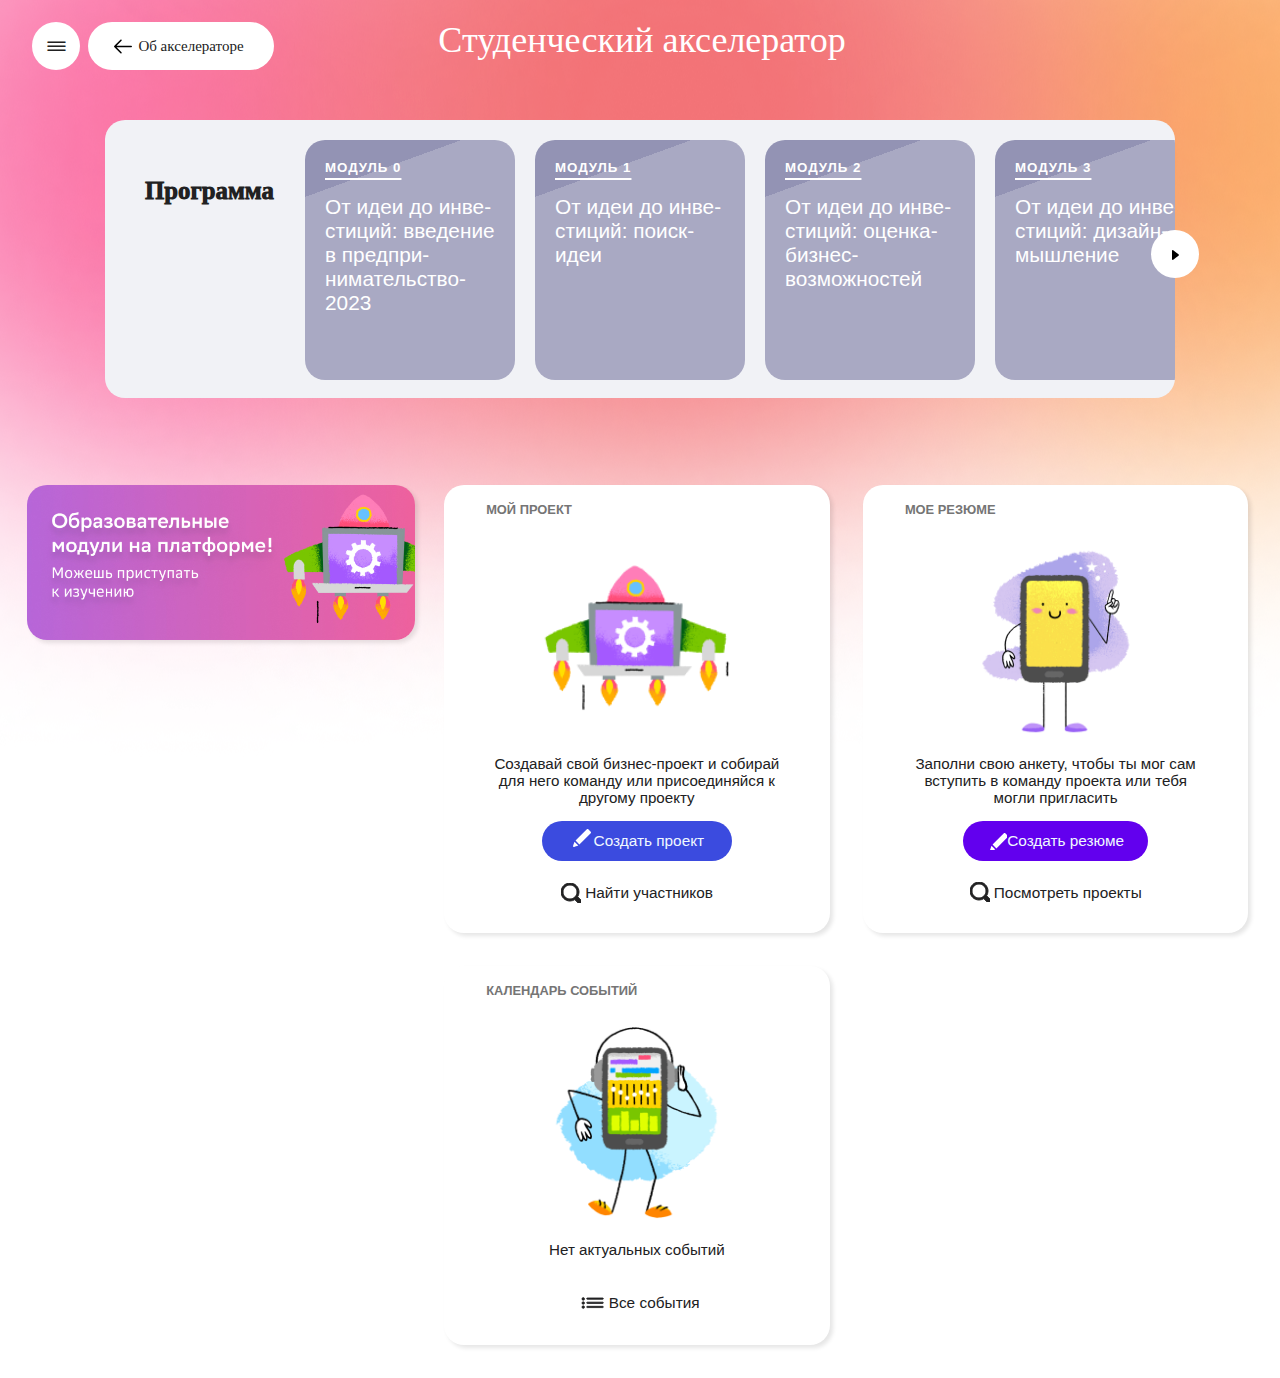
==== commit 34a8abd4: "tiny fixes" ====
--- a/index.html
+++ b/index.html
@@ -24,8 +24,8 @@
         </div>
       </header>
       <main>
+			<div class="txt phone_menu" style="display: block;height: 40px;text-align: center;">Программа</div>
        <div class="cont_padding">
-       		<div class="txt phone_menu" style="display: block;height: 20px;text-align: center;">Программа</div>
 					<div id="navigation">
 					<div id="ButR" onclick="ButRcl(this)"><div class="arrow" style="margin: 7px auto;height: 24px; width: 24px;"><svg clip-rule="evenodd" fill-rule="evenodd" stroke-linejoin="round" stroke-miterlimit="2" viewBox="0 0 24 24" xmlns="http://www.w3.org/2000/svg"><path d="m10.211 7.155c-.141-.108-.3-.157-.456-.157-.389 0-.755.306-.755.749v8.501c0 .445.367.75.755.75.157 0 .316-.05.457-.159 1.554-1.203 4.199-3.252 5.498-4.258.184-.142.29-.36.29-.592 0-.23-.107-.449-.291-.591-1.299-1.002-3.945-3.044-5.498-4.243z"/></svg>	</div></div>
 					<div style="visibility: hidden;" id="ButL" onclick="ButLcl(this)"><div class="arrow" style="margin: 7px auto;height: 24px; width: 24px;"><svg clip-rule="evenodd" fill-rule="evenodd" stroke-linejoin="round" stroke-miterlimit="2" viewBox="0 0 24 24" xmlns="http://www.w3.org/2000/svg"><path d="m13.789 7.155c.141-.108.3-.157.456-.157.389 0 .755.306.755.749v8.501c0 .445-.367.75-.755.75-.157 0-.316-.05-.457-.159-1.554-1.203-4.199-3.252-5.498-4.258-.184-.142-.29-.36-.29-.592 0-.23.107-.449.291-.591 1.299-1.002 3.945-3.044 5.498-4.243z"/></svg></div></div>
--- a/styles/main.css
+++ b/styles/main.css
@@ -86,7 +86,7 @@
 }
 
 .cont_padding{
-	padding: 0 7%;
+	padding: 0 5%;
 }
 
 .ed_menu, #navigation{
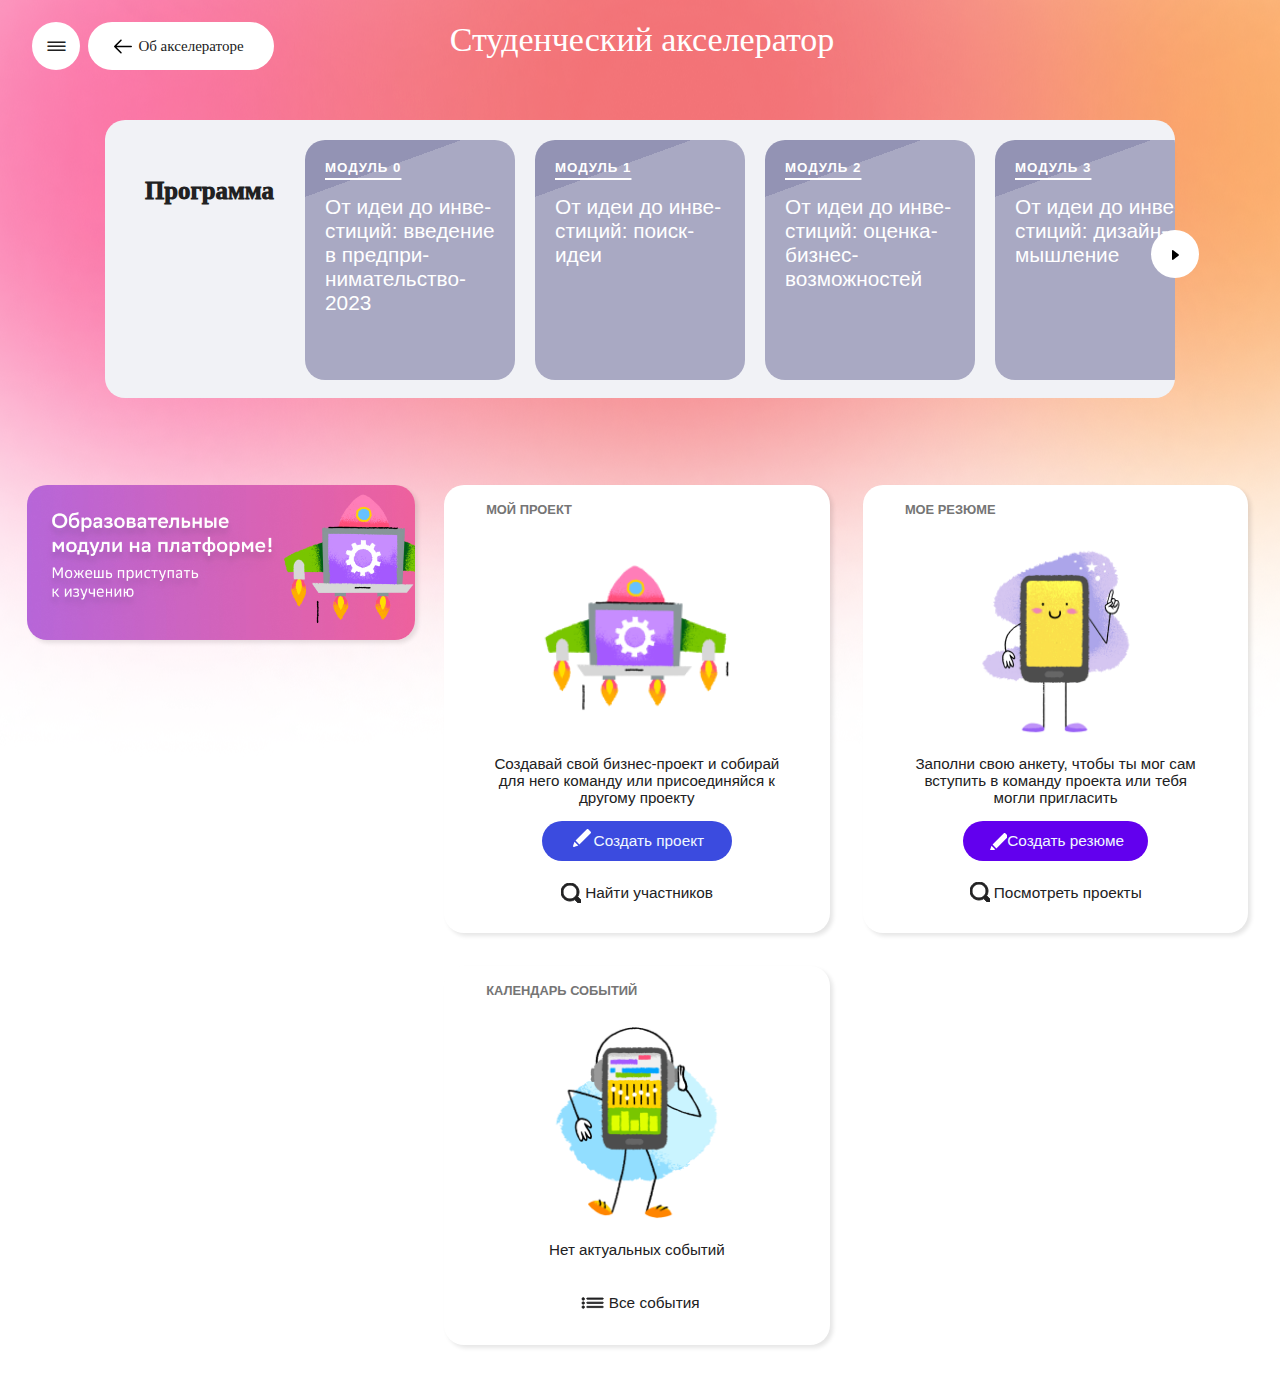
==== commit f8edf958: "new JS menu" ====
--- a/index.html
+++ b/index.html
@@ -10,10 +10,22 @@
   </head>
   <body>
       <header>
+       <div id="But1_menu">
+       	<ul class="but_menu_edit" style="list-style-type: none; padding-top: 23px;">
+					<li><a href="#" class="menu_item"><span style="line-height: 24px;position: relative;display: inline-block;"><svg style="position:relative;top:+6px;left: +15px;" width= "24px" heigth="24px" clip-rule="evenodd" fill-rule="evenodd" stroke-linejoin="round" stroke-miterlimit="2" viewBox="0 0 24 24" xmlns="http://www.w3.org/2000/svg"><path d="m11.6 11c0-.552-.448-1-1-1-1.655 0-4.945 0-6.6 0-.552 0-1 .448-1 1v9c0 .552.448 1 1 1h6.6c.552 0 1-.448 1-1 0-2.092 0-6.908 0-9zm9.4 6c0-.552-.448-1-1-1h-6c-.538 0-1 .477-1 1v3c0 .552.448 1 1 1h6c.552 0 1-.448 1-1zm0-13c0-.552-.448-1-1-1-1.537 0-4.463 0-6 0-.552 0-1 .448-1 1v9.6c0 .552.448 1 1 1h6c.552 0 1-.448 1-1 0-2.194 0-7.406 0-9.6zm-9.4 0c0-.552-.448-1-1-1-1.655 0-4.945 0-6.6 0-.552 0-1 .448-1 1v3.6c0 .552.448 1 1 1h6.6c.552 0 1-.448 1-1 0-1.017 0-2.583 0-3.6z" fill-rule="nonzero"/></svg><span style="position:relative;left: +20px;">Главное</span></span></a></li>
+					<li><a href="#" class="menu_item"><span style="line-height: 24px;position: relative;display: inline-block;"><svg style="position:relative;top:+6px;left: +15px;" xmlns="http://www.w3.org/2000/svg" width="24" height="24" viewBox="0 0 24 24"><path d="M7 13h10v1h-10v-1zm15-11v22h-20v-22h3c1.229 0 2.18-1.084 3-2h8c.82.916 1.771 2 3 2h3zm-11 1c0 .552.448 1 1 1s1-.448 1-1-.448-1-1-1-1 .448-1 1zm9 15.135c-1.073 1.355-2.448 2.763-3.824 3.865h3.824v-3.865zm0-14.135h-4l-2 2h-3.898l-2.102-2h-4v18h7.362c4.156 0 2.638-6 2.638-6s6 1.65 6-2.457v-9.543zm-13 12h5v-1h-5v1zm0-4h10v-1h-10v1zm0-2h10v-1h-10v1z"/></svg><span style="position:relative;left: +20px;">Предметы</span></span></a></li>
+					<li><a href="#" class="menu_item"><span style="line-height: 24px;position: relative;display: inline-block;"><svg xmlns="http://www.w3.org/2000/svg" style="position:relative;top:+6px;left: +15px;" width="24" height="24" viewBox="0 0 24 24"><path d="M17 1c0-.552-.447-1-1-1s-1 .448-1 1v2c0 .552.447 1 1 1s1-.448 1-1v-2zm-12 2c0 .552-.447 1-1 1s-1-.448-1-1v-2c0-.552.447-1 1-1s1 .448 1 1v2zm13 5v10h-16v-10h16zm2-6h-2v1c0 1.103-.897 2-2 2s-2-.897-2-2v-1h-8v1c0 1.103-.897 2-2 2s-2-.897-2-2v-1h-2v18h20v-18zm4 3v19h-22v-2h20v-17h2zm-17 7h-2v-2h2v2zm4 0h-2v-2h2v2zm4 0h-2v-2h2v2zm-8 4h-2v-2h2v2zm4 0h-2v-2h2v2zm4 0h-2v-2h2v2z"/></svg><span style="position:relative;left: +20px;">Календарь</span></span></a></li>
+					<li><a href="#" class="menu_item"><span style="line-height: 24px;position: relative;display: inline-block;"><svg style="position:relative;top:+6px;left: +15px;" xmlns="http://www.w3.org/2000/svg" width="24" height="24" viewBox="0 0 24 24"><path d="M12 2c5.514 0 10 4.486 10 10s-4.486 10-10 10-10-4.486-10-10 4.486-10 10-10zm0-2c-6.627 0-12 5.373-12 12s5.373 12 12 12 12-5.373 12-12-5.373-12-12-12zm1 12v-6h-2v8h7v-2h-5z"/></svg></span><span style="position:relative;left: +20px;">Расписание</span></a></li>
+       		<li><a href="#" class="menu_item"><span style="line-height: 24px;position: relative;display: inline-block;"><svg width="24" height="24" style="position:relative;top:+6px;left: +15px;" xmlns="http://www.w3.org/2000/svg" fill-rule="evenodd" clip-rule="evenodd"><path d="M1 20v-2.946c1.993-.656 2.575-2.158 3.668-6.077.897-3.218 1.891-6.784 4.873-8.023-.027-.147-.041-.299-.041-.454 0-1.38 1.12-2.5 2.5-2.5s2.5 1.12 2.5 2.5c0 .156-.014.309-.042.458 2.987 1.244 3.984 4.813 4.884 8.033 1.103 3.95 1.697 5.423 3.658 6.062v2.947h-7c0 2.208-1.792 4-4 4s-4-1.792-4-4h-7zm14 0h-6c0 1.656 1.344 3 3 3s3-1.344 3-3zm-13-1h20v-1.241c-2.062-.918-2.82-3.633-3.621-6.498-1.066-3.814-2.167-7.758-6.379-7.761-4.21 0-5.308 3.937-6.369 7.745-.8 2.872-1.559 5.593-3.631 6.514v1.241zm11.492-16.345l.008-.155c0-.828-.672-1.5-1.5-1.5s-1.5.672-1.5 1.5l.008.152c.455-.099.949-.152 1.487-.152.542 0 1.039.054 1.497.155z"/></svg></span><span style="position:relative;left: +20px;">Уведомления</span></a></li>       		
+       		<li><a href="#" class="menu_item"><span style="line-height: 24px;position: relative;display: inline-block;"><svg xmlns="http://www.w3.org/2000/svg" style="position:relative;top:+6px;left: +15px;" width="24" height="24" viewBox="0 0 24 24"><path d="M12 2c5.514 0 10 4.486 10 10s-4.486 10-10 10-10-4.486-10-10 4.486-10 10-10zm0-2c-6.627 0-12 5.373-12 12s5.373 12 12 12 12-5.373 12-12-5.373-12-12-12zm1.25 17c0 .69-.559 1.25-1.25 1.25-.689 0-1.25-.56-1.25-1.25s.561-1.25 1.25-1.25c.691 0 1.25.56 1.25 1.25zm1.393-9.998c-.608-.616-1.515-.955-2.551-.955-2.18 0-3.59 1.55-3.59 3.95h2.011c0-1.486.829-2.013 1.538-2.013.634 0 1.307.421 1.364 1.226.062.847-.39 1.277-.962 1.821-1.412 1.343-1.438 1.993-1.432 3.468h2.005c-.013-.664.03-1.203.935-2.178.677-.73 1.519-1.638 1.536-3.022.011-.924-.284-1.719-.854-2.297z"/></svg></span><span style="position:relative;left: +20px;">Помощь</span></a></li>
+       		<li><a href="#" class="menu_item"><span style="line-height: 24px;position: relative;display: inline-block;"><svg xmlns="http://www.w3.org/2000/svg" style="position:relative;top:+6px;left: +15px;" width="24" height="24" viewBox="0 0 24 24"><path d="M20.822 18.096c-3.439-.794-6.641-1.49-5.09-4.418 4.719-8.912 1.251-13.678-3.732-13.678-5.081 0-8.464 4.949-3.732 13.678 1.597 2.945-1.725 3.641-5.09 4.418-2.979.688-3.178 2.143-3.178 4.663l.005 1.241h10.483l.704-3h1.615l.704 3h10.483l.005-1.241c.001-2.52-.198-3.975-3.177-4.663zm-8.231 1.904h-1.164l-.91-2h2.994l-.92 2z"/></svg></span><span style="position:relative;left: +20px;">User</span></a></li>
+       	</ul>
+       </div>
+       <div id="But1_menu_back" onclick="but1_back()"></div>
         <div class="All_Header_menu">
           <div class="Top_Menu">
             <ul>
-              <li><a onclick="but1(this)" href="#" id="But1">|||</a></li> 
+              <li><a onclick="but1(this)" href="#" id="But1">|||</a></li>
 							<li><a href="#" id="But2"><div class="ph_size"><svg class="ph_size" style="left:-5px;top: +3px;position: relative;"  clip-rule="evenodd" fill-rule="evenodd" stroke-linejoin="round" stroke-miterlimit="2" viewBox="2 2 20 10" xmlns="http://www.w3.org/2000/svg"><path d="m9.474 5.209s-4.501 4.505-6.254 6.259c-.147.146-.22.338-.22.53s.073.384.22.53c1.752 1.754 6.252 6.257 6.252 6.257.145.145.336.217.527.217.191-.001.383-.074.53-.221.293-.293.294-.766.004-1.057l-4.976-4.976h14.692c.414 0 .75-.336.75-.75s-.336-.75-.75-.75h-14.692l4.978-4.979c.289-.289.287-.761-.006-1.054-.147-.147-.339-.221-.53-.221-.191-.001-.38.071-.525.215z" fill-rule="nonzero"/></svg></div>Об акселераторе</a></li>
             </ul>
           </div>
--- a/styles/main.css
+++ b/styles/main.css
@@ -35,7 +35,7 @@
   line-height: 80px;
   text-align: center;
   color: white;
-  font-size: 36px;
+  font-size: 34px;
 }
 
 #But1, #But2{
@@ -59,6 +59,38 @@
 	transform: rotate(90deg);
 }
 
+#But1_menu{
+	display: block;
+	position: absolute;
+	margin: 21px 0px 0px 32px;
+	font-family: 'Red Rose', serif;
+	width: 206px;
+	font-size: 26px;
+	border-radius: 20px;
+	color: rgb(33, 33, 34);
+  background: rgb(241,242,246);
+	z-index: 4;
+	visibility: hidden;
+}
+
+#But1_menu_back{
+	position: fixed;
+	background: grey;
+	opacity: 70%;
+	height: 100vh;
+	width: 100%;
+	visibility: hidden;
+	z-index: 3;
+}
+
+.but_menu_edit li:nth-child(5){
+	margin-top: 10%;
+}
+.but_menu_edit li:nth-child(7){
+	margin-top: 10%;
+	margin-bottom: 10%;
+}
+
 #But2{
 	margin: 4px;
 	font-family: "SB Sans Interface";
@@ -67,6 +99,28 @@
 	width: 186px;
 	border-radius: 30px;
 	text-decoration: none;
+}
+
+.menu_item{
+	position: relative;
+	font-size: 0.7em;
+	font-family: "SB Sans Interface", Arial, Helvetica, sans-serif;
+	display: block;
+	text-decoration: none;
+	color: rgb(120,132,147);
+	height: 52px;
+	line-height: 52px;
+	width: 100%;
+	stroke: rgb(120,132,147);
+  fill: rgb(120,132,147);
+}
+
+.menu_item:hover{
+	background: rgb(5,125,255);
+	stroke: #fff;
+  fill: #fff;
+  color: #fff;
+  transition: 0.1s linear;
 }
 
 .ed_menu, #ed_row, #navigation{
@@ -100,6 +154,7 @@
 #navigation, #ed_row{
 	margin-top: 0px;
 	overflow: visible;
+	right: 0;
 }
 
 #ButR, #ButL{
@@ -253,7 +308,6 @@
 .bl_inside{
 	padding: 2%;
 	margin-bottom: 3%;
-/*	border: 1px solid red;*/
 }
 
 .bt_text{
@@ -327,7 +381,7 @@
 		}
 		.Logo{
 			display: block;
-			font-size: 34px;
+			font-size: 30px;
 			width: 100%;
 		}
 		#But1{
@@ -337,6 +391,13 @@
 			height: 32px;
 			font-size: 14px;
 		}
+		
+		#But1_menu{
+			margin: 15px 0px 0px 22px;
+			font-size: 14px;
+			width: 128px;
+			border-radius: 15px;
+		}
 
 		#But2{
 			margin: 15px 0px 0px 3px;
@@ -379,6 +440,12 @@
 			height: 32px;
 			font-size: 14px;
 		}
+		#But1_menu{
+			margin: 15px 0px 0px 22px;
+			font-size: 14px;
+			width: 128px;
+			border-radius: 15px;
+		}
 
 		#But2{
 			margin: 15px 0px 0px 3px;
